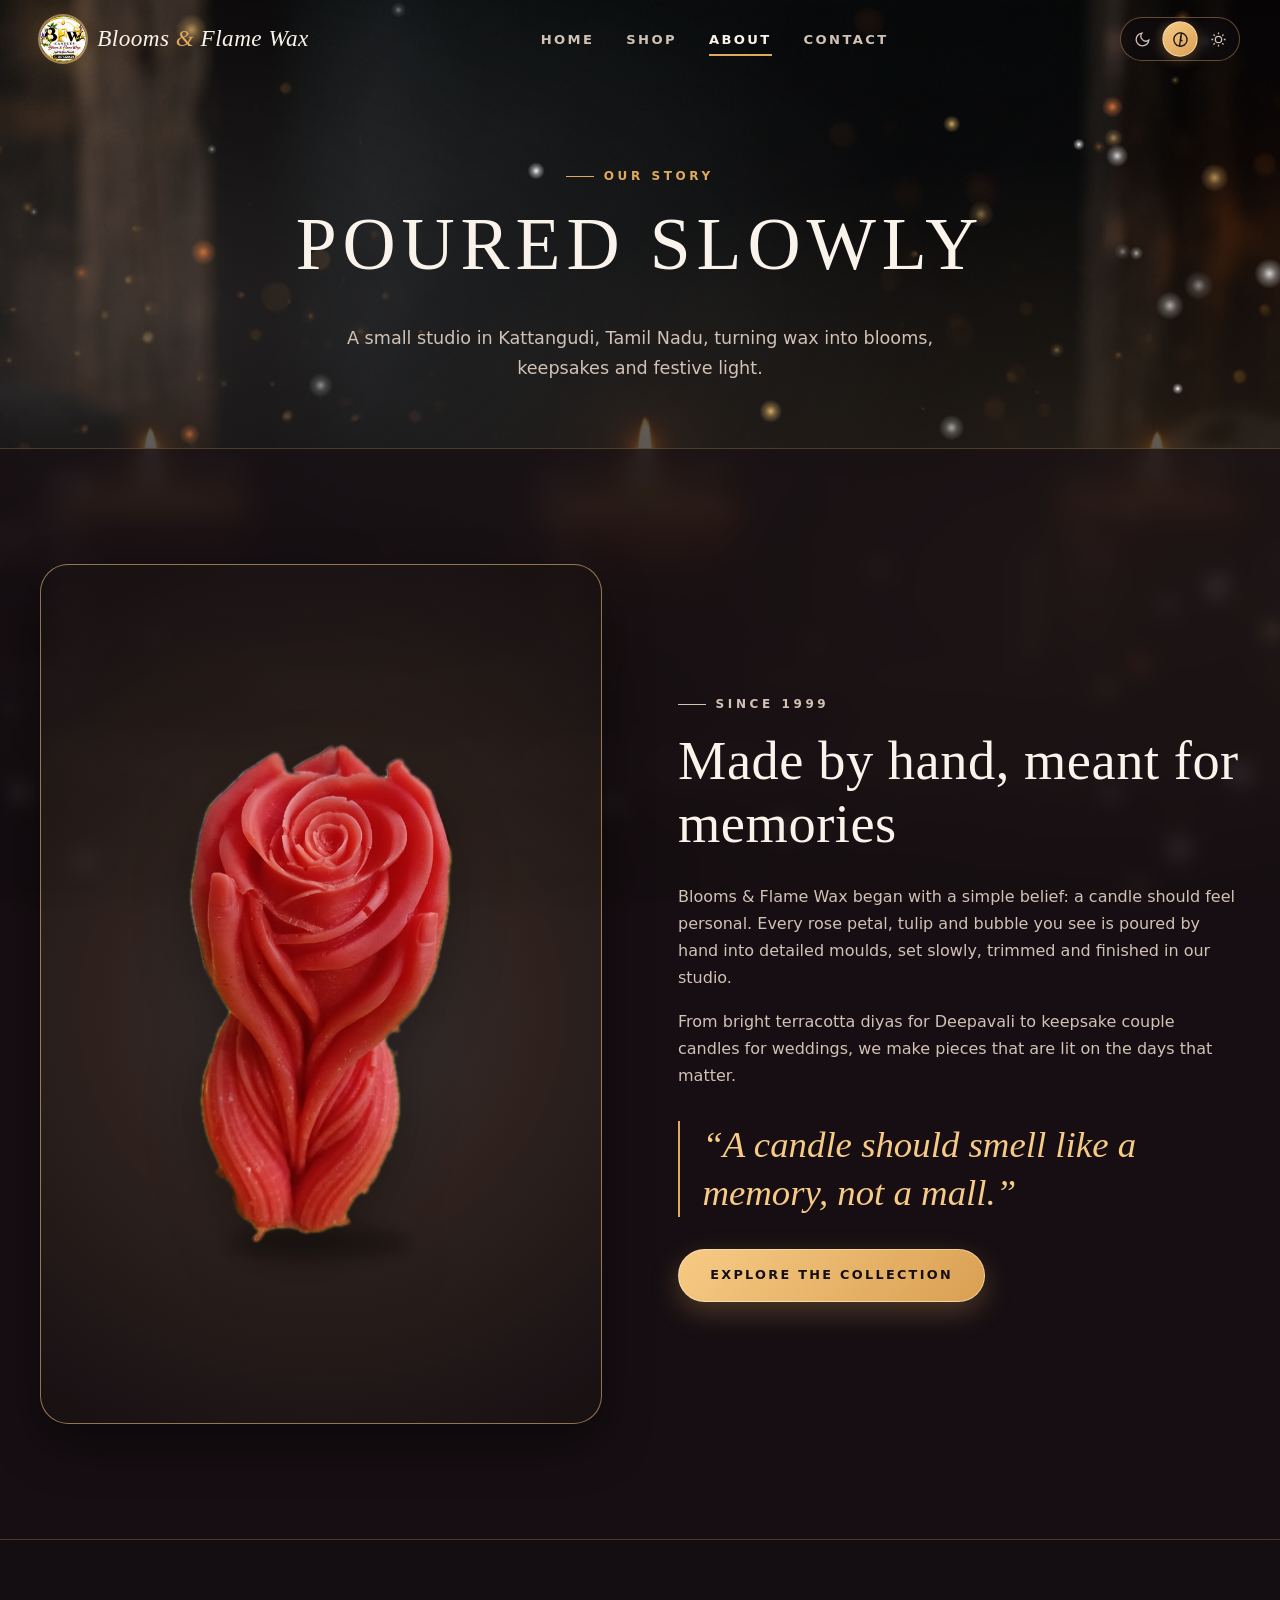
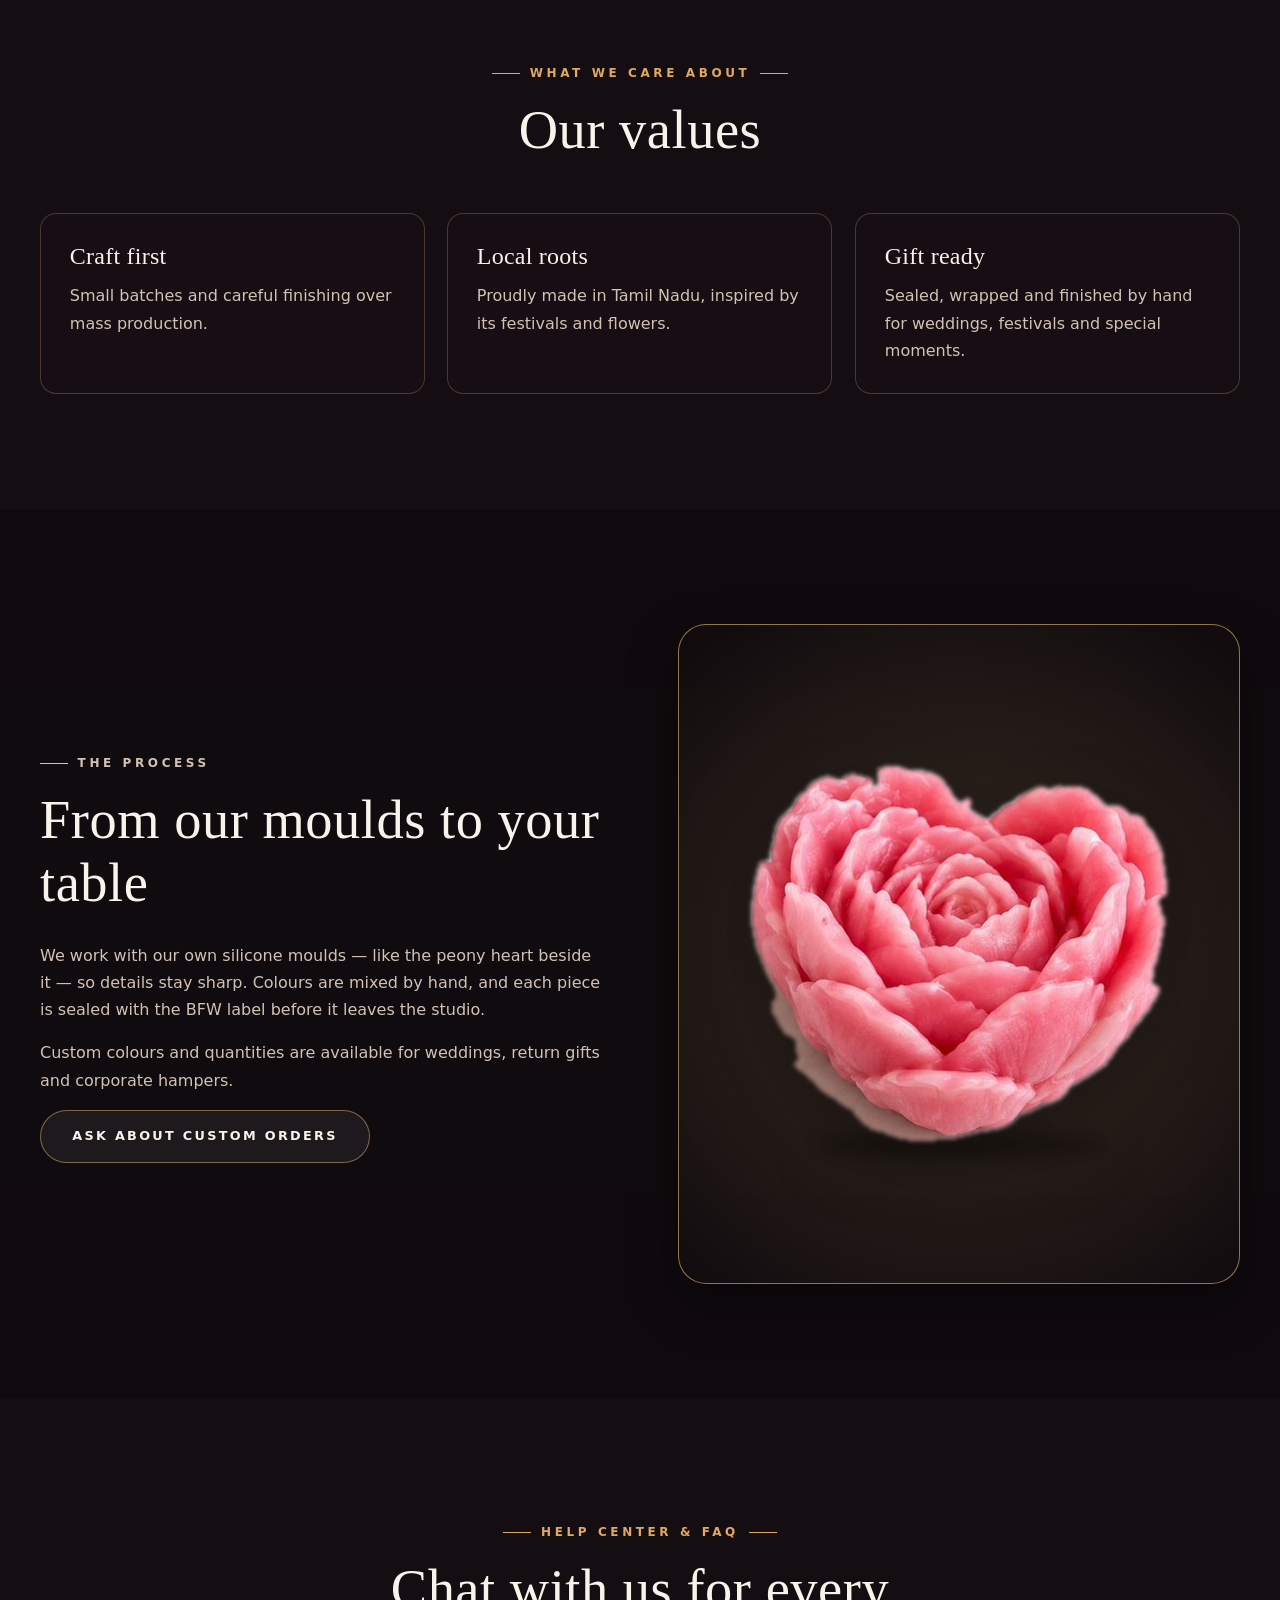
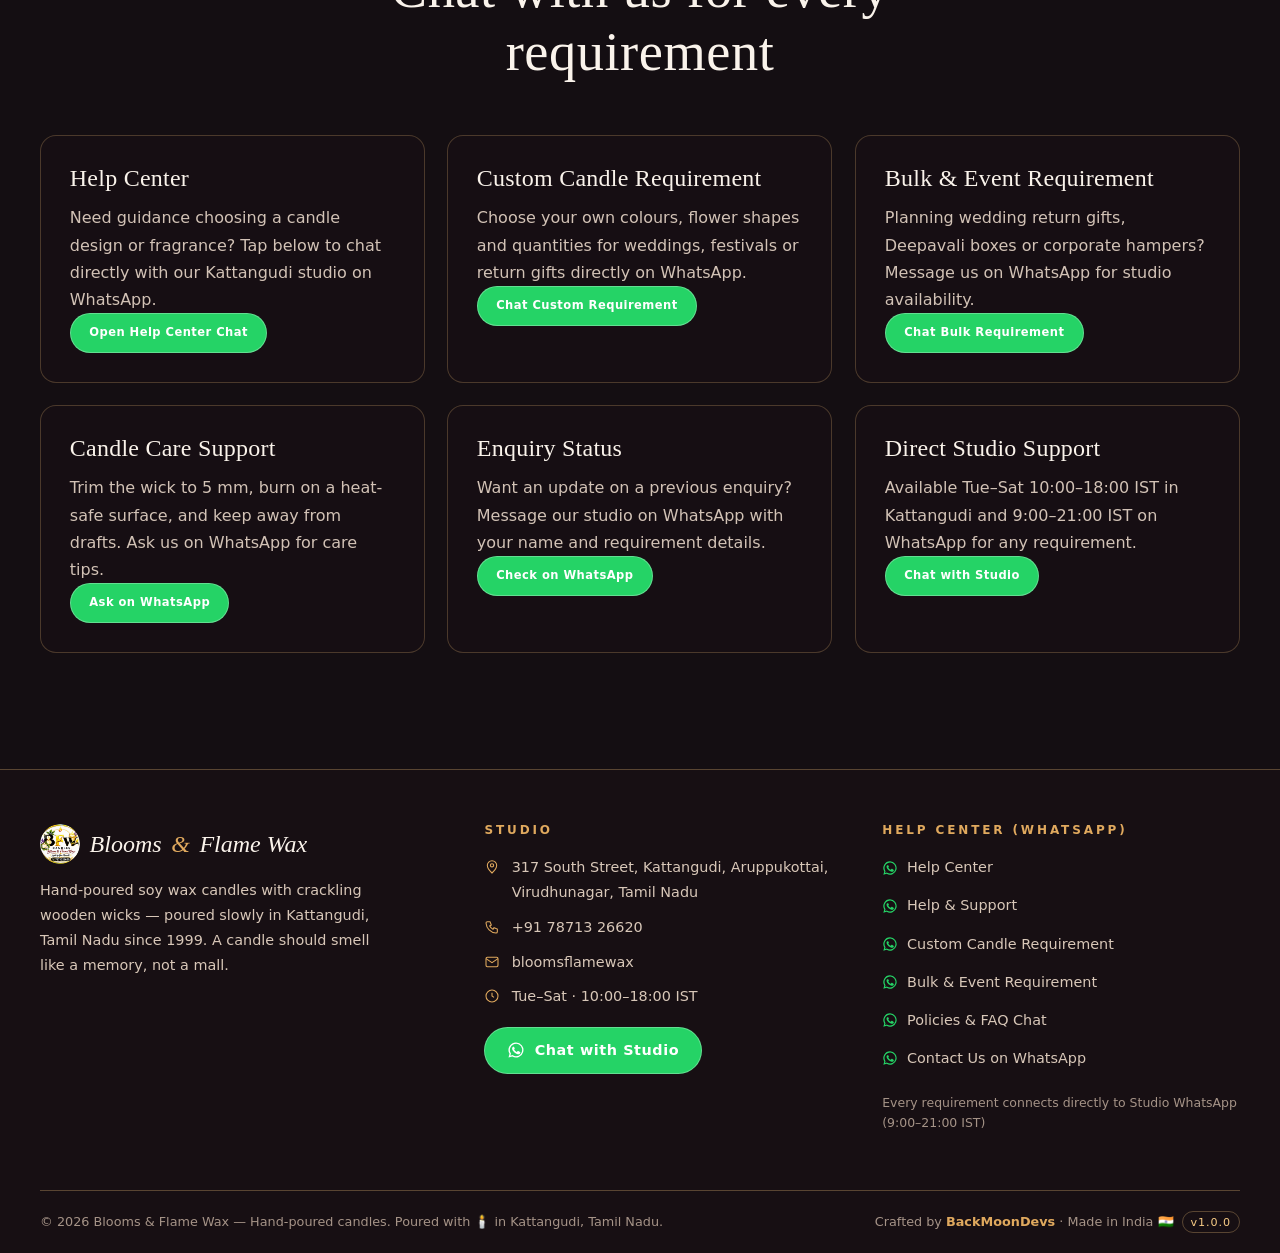
==== about.html @ 62e749d6 "Initial upload" ====
<!DOCTYPE html>
<html lang="en">
<head>
  <meta charset="utf-8">
  <meta name="viewport" content="width=device-width, initial-scale=1">
  <meta http-equiv="Content-Security-Policy" content="default-src 'self'; script-src 'self'; style-src 'self' 'unsafe-inline' https://fonts.googleapis.com; font-src 'self' https://fonts.gstatic.com; img-src 'self' data: https:; media-src 'self'; connect-src 'self' https://script.google.com https://script.googleusercontent.com https://*.google.com https://*.googleusercontent.com; object-src 'none'; base-uri 'self'; form-action 'self' https://script.google.com; frame-src 'none'">
  <meta name="referrer" content="strict-origin-when-cross-origin">
  <title>About Us — Blooms &amp; Flame Wax</title>
  <meta name="description" content="The story of Blooms & Flame Wax — a small candle studio in Kattangudi, Tamil Nadu.">
  <meta name="theme-color" content="#1d1418">
  <link rel="icon" href="assets/images/logo-bfw.png" type="image/png">
  <link rel="preconnect" href="https://fonts.googleapis.com">
  <link rel="preconnect" href="https://fonts.gstatic.com" crossorigin>
  <link rel="stylesheet" href="https://fonts.googleapis.com/css2?family=Cormorant+Garamond:ital,wght@0,300;0,400;0,500;1,400;1,500&amp;family=Jost:wght@300;400;500;600&amp;display=swap">
  <link rel="stylesheet" href="css/style.css?v=18">
  <link rel="stylesheet" href="css/animations.css?v=18">
  <link rel="stylesheet" href="css/responsive.css?v=18">
  <script src="js/config.js?v=18"></script>
  <script src="js/security.js?v=18" defer></script>
  <script src="js/layout.js?v=18" defer></script>
  <script src="js/main.js?v=18" defer></script>
</head>
<body data-page="about">
  <a class="skip-link" href="#main">Skip to content</a>
  <div class="bg-video" aria-hidden="true">
    <video class="bg-video__media" muted loop playsinline preload="none" disablepictureinpicture disableremoteplayback>
      <source data-src="assets/videos/candle-bg.mp4" type="video/mp4">
    </video>
  </div>
  <div class="bg-video__overlay" aria-hidden="true"></div>
  <canvas class="particles" aria-hidden="true"></canvas>

  <header id="site-header"></header>
  <noscript><div class="noscript-note"><a href="index.html">Home</a><a href="shop.html">Shop</a><a href="about.html">About</a><a href="contact.html">Contact</a></div></noscript>

  <main id="main">
    <section class="page-hero">
      <div class="container">
        <p class="eyebrow">Our story</p>
        <h1 class="page-hero__title">Poured slowly</h1>
        <p class="page-hero__lead">A small studio in Kattangudi, Tamil Nadu, turning wax into blooms, keepsakes and festive light.</p>
      </div>
    </section>

    <section class="section section--glass">
      <div class="container split">
        <div class="split__media" data-reveal="left">
          <img src="assets/images/products/rose-in-hands-pillar.png" alt="Red rose in hands pillar candle" loading="lazy" width="642" height="800">
        </div>
        <div class="split__text" data-reveal="right">
          <p class="eyebrow">Since 1999</p>
          <h2 class="section__title">Made by hand, meant for memories</h2>
          <p>Blooms &amp; Flame Wax began with a simple belief: a candle should feel personal. Every rose petal, tulip and bubble you see is poured by hand into detailed moulds, set slowly, trimmed and finished in our studio.</p>
          <p>From bright terracotta diyas for Deepavali to keepsake couple candles for weddings, we make pieces that are lit on the days that matter.</p>
          <blockquote class="quote">“A candle should smell like a memory, not a mall.”</blockquote>
          <a class="btn btn--primary" href="shop.html">Explore the collection</a>
        </div>
      </div>
    </section>

    <section class="section" aria-labelledby="values-title">
      <div class="container">
        <div class="section__head" data-reveal="up">
          <p class="eyebrow">What we care about</p>
          <h2 class="section__title" id="values-title">Our values</h2>
        </div>
        <div class="values">
          <div class="value" data-reveal="up"><h3>Craft first</h3><p>Small batches and careful finishing over mass production.</p></div>
          <div class="value" data-reveal="up"><h3>Local roots</h3><p>Proudly made in Tamil Nadu, inspired by its festivals and flowers.</p></div>
          <div class="value" data-reveal="up"><h3>Gift ready</h3><p>Sealed, wrapped and finished by hand for weddings, festivals and special moments.</p></div>
        </div>
      </div>
    </section>

    <section class="section section--solid">
      <div class="container split">
        <div class="split__text" data-reveal="left">
          <p class="eyebrow">The process</p>
          <h2 class="section__title">From our moulds to your table</h2>
          <p>We work with our own silicone moulds — like the peony heart beside it — so details stay sharp. Colours are mixed by hand, and each piece is sealed with the BFW label before it leaves the studio.</p>
          <p>Custom colours and quantities are available for weddings, return gifts and corporate hampers.</p>
          <a class="btn btn--ghost" href="contact.html">Ask about custom orders</a>
        </div>
        <div class="split__media" data-reveal="right">
          <img src="assets/images/products/peony-heart.png" alt="Pink peony heart candle" loading="lazy" width="800" height="600">
        </div>
      </div>
    </section>

    <!-- Help Center & FAQ (Every requirement chats on WhatsApp) -->
    <section class="section" id="faq" aria-labelledby="faq-title">
      <div class="container">
        <div class="section__head" data-reveal="up">
          <p class="eyebrow">Help Center &amp; FAQ</p>
          <h2 class="section__title" id="faq-title">Chat with us for every requirement</h2>
        </div>
        <div class="values">
          <div class="value" data-reveal="up"><h3>Help Center</h3><p>Need guidance choosing a candle design or fragrance? Tap below to chat directly with our Kattangudi studio on WhatsApp.</p><p class="mt-1"><a class="btn btn--whatsapp btn--small" href="https://wa.me/917871326620?text=Hello%20Blooms%20%26%20Flame%20Wax%20Help%20Center!%20I%20need%20help%20with:" target="_blank" rel="noopener noreferrer">Open Help Center Chat</a></p></div>
          <div class="value" data-reveal="up"><h3>Custom Candle Requirement</h3><p>Choose your own colours, flower shapes and quantities for weddings, festivals or return gifts directly on WhatsApp.</p><p class="mt-1"><a class="btn btn--whatsapp btn--small" href="https://wa.me/917871326620?text=Hello%20Blooms%20%26%20Flame%20Wax!%20I%20have%20a%20Custom%20Candle%20requirement:" target="_blank" rel="noopener noreferrer">Chat Custom Requirement</a></p></div>
          <div class="value" data-reveal="up"><h3>Bulk &amp; Event Requirement</h3><p>Planning wedding return gifts, Deepavali boxes or corporate hampers? Message us on WhatsApp for studio availability.</p><p class="mt-1"><a class="btn btn--whatsapp btn--small" href="https://wa.me/917871326620?text=Hello%20Blooms%20%26%20Flame%20Wax!%20I%20have%20a%20Bulk%20%2F%20Event%20requirement:" target="_blank" rel="noopener noreferrer">Chat Bulk Requirement</a></p></div>
          <div class="value" data-reveal="up"><h3>Candle Care Support</h3><p>Trim the wick to 5 mm, burn on a heat-safe surface, and keep away from drafts. Ask us on WhatsApp for care tips.</p><p class="mt-1"><a class="btn btn--whatsapp btn--small" href="https://wa.me/917871326620?text=Hello%20Blooms%20%26%20Flame%20Wax!%20I%20have%20a%20question%20about%20candle%20care:" target="_blank" rel="noopener noreferrer">Ask on WhatsApp</a></p></div>
          <div class="value" data-reveal="up"><h3>Enquiry Status</h3><p>Want an update on a previous enquiry? Message our studio on WhatsApp with your name and requirement details.</p><p class="mt-1"><a class="btn btn--whatsapp btn--small" href="https://wa.me/917871326620?text=Hello%20Blooms%20%26%20Flame%20Wax!%20I%20would%20like%20an%20update%20on%20my%20enquiry:" target="_blank" rel="noopener noreferrer">Check on WhatsApp</a></p></div>
          <div class="value" data-reveal="up"><h3>Direct Studio Support</h3><p>Available Tue–Sat 10:00–18:00 IST in Kattangudi and 9:00–21:00 IST on WhatsApp for any requirement.</p><p class="mt-1"><a class="btn btn--whatsapp btn--small" href="https://wa.me/917871326620?text=Hello%20Blooms%20%26%20Flame%20Wax%20Studio!" target="_blank" rel="noopener noreferrer">Chat with Studio</a></p></div>
        </div>
      </div>
    </section>
  </main>

  <footer id="site-footer"></footer>
</body>
</html>
---- css/style.css ----
/* =========================================================
   Blooms & Flame Wax — base styles & Dark / Auto / Light Theme
   ========================================================= */
:root,
html[data-theme="dark"] {
  color-scheme: dark;
  --plum-950: #0c080a;
  --plum-900: #140e12;
  --plum-800: #22171d;
  --plum-700: #34232c;
  --gold: #e0a95e;
  --gold-light: #f7cb85;
  --ember: #e87e3e;
  --cream: #faf3eb;
  --muted: #d2c2b6;
  --muted-2: #a59387;
  --success: #6fcf97;
  --danger: #ff7a7a;
  --whatsapp: #25d366;

  --glass: rgba(24, 16, 20, 0.72);
  --glass-strong: rgba(16, 11, 14, 0.88);
  --card-bg: linear-gradient(180deg, rgba(38, 26, 32, 0.88), rgba(18, 12, 15, 0.94));
  --media-stage: radial-gradient(circle at 50% 52%, rgba(255, 255, 255, 0.14) 0%, rgba(240, 194, 123, 0.11) 42%, rgba(16, 11, 14, 0.25) 100%);
  --line: rgba(240, 194, 123, 0.24);
  --line-strong: rgba(247, 203, 133, 0.55);

  /* Input boxes — Dark mode */
  --input-bg: rgba(15, 10, 13, 0.82);
  --input-bg-focus: rgba(24, 16, 21, 0.96);
  --input-border: rgba(240, 194, 123, 0.36);
  --input-border-focus: #f7cb85;
  --input-text: #faf3eb;
  --input-placeholder: #9e8c80;
  --input-ring: rgba(240, 194, 123, 0.28);

  /* Buttons — Dark mode */
  --btn-primary-bg: linear-gradient(135deg, #f7cb85 0%, #d99f52 100%);
  --btn-primary-text: #150e11;
  --btn-primary-border: rgba(255, 232, 190, 0.65);
  --btn-ghost-bg: rgba(255, 255, 255, 0.06);
  --btn-ghost-text: #faf3eb;
  --btn-ghost-border: rgba(247, 203, 133, 0.45);
  --btn-ghost-hover-bg: rgba(240, 194, 123, 0.18);

  /* Background video & side animation — Dark mode */
  --video-filter: grayscale(100%) contrast(1.22) brightness(0.75);
  --overlay-bg:
    radial-gradient(ellipse at 12% 35%, rgba(255, 255, 255, 0.11), transparent 50%),
    radial-gradient(ellipse at 88% 65%, rgba(240, 194, 123, 0.15), transparent 52%),
    linear-gradient(180deg, rgba(12, 8, 10, 0.50) 0%, rgba(12, 8, 10, 0.72) 50%, rgba(12, 8, 10, 0.88) 100%);
  --side-beam-left: linear-gradient(90deg, rgba(255, 255, 255, 0.22) 0%, rgba(240, 194, 123, 0.14) 45%, transparent 100%);
  --side-beam-right: linear-gradient(270deg, rgba(240, 194, 123, 0.24) 0%, rgba(255, 255, 255, 0.14) 45%, transparent 100%);
  --side-orb: radial-gradient(circle, rgba(255, 255, 255, 0.18) 0%, rgba(240, 194, 123, 0.14) 45%, transparent 72%);

  /* Footer — Dark mode */
  --footer-bg: rgba(24, 16, 20, 0.96);
  --footer-text: #d8c7b8;
  --footer-heading: #faf3eb;
  --footer-border: rgba(240, 194, 123, 0.30);

  --shadow: 0 20px 50px rgba(0, 0, 0, 0.45);
  --glow: 0 0 42px rgba(240, 175, 90, 0.38);

  --font-display: "Cormorant Garamond", "Playfair Display", Georgia, serif;
  --font-body: "Jost", "Segoe UI", system-ui, -apple-system, sans-serif;
  --radius-sm: 10px;
  --radius: 16px;
  --radius-lg: 28px;
  --container: 1200px;
  --header-h: 78px;
  --ease: cubic-bezier(0.22, 1, 0.36, 1);
}

/* =========================================================
   LIGHT MODE TOKENS (Explicit Light or Auto-resolved Light)
   ========================================================= */
html[data-theme="light"] {
  color-scheme: light;
  --plum-950: #f4eee6;
  --plum-900: #fbf8f3;
  --plum-800: #efe6da;
  --plum-700: #e2d5c4;
  --gold: #9e5f19;
  --gold-light: #7c460b;
  --ember: #c4561c;
  --cream: #1b1317;
  --muted: #4a3a41;
  --muted-2: #6e5b63;
  --success: #1b7f4b;
  --danger: #c92a2a;
  --whatsapp: #1da851;

  --glass: rgba(255, 251, 245, 0.78);
  --glass-strong: rgba(255, 252, 248, 0.92);
  --card-bg: linear-gradient(180deg, rgba(255, 255, 255, 0.94), rgba(246, 238, 227, 0.96));
  --media-stage: radial-gradient(circle at 50% 52%, rgba(255, 255, 255, 0.95) 0%, rgba(217, 163, 91, 0.20) 58%, rgba(24, 18, 22, 0.08) 100%);
  --line: rgba(32, 22, 27, 0.18);
  --line-strong: rgba(158, 95, 25, 0.55);

  /* Input boxes — Light mode */
  --input-bg: #ffffff;
  --input-bg-focus: #ffffff;
  --input-border: rgba(32, 22, 27, 0.32);
  --input-border-focus: #9e5f19;
  --input-text: #181115;
  --input-placeholder: #7a6870;
  --input-ring: rgba(158, 95, 25, 0.24);

  /* Buttons — Light mode */
  --btn-primary-bg: linear-gradient(135deg, #23171d 0%, #412934 100%);
  --btn-primary-text: #fdf8f1;
  --btn-primary-border: #9e5f19;
  --btn-ghost-bg: rgba(255, 255, 255, 0.88);
  --btn-ghost-text: #1b1317;
  --btn-ghost-border: rgba(27, 19, 23, 0.38);
  --btn-ghost-hover-bg: rgba(158, 95, 25, 0.14);

  /* Background video & side animation — Light mode (high-contrast monochrome + amber clearly visible) */
  --video-filter: grayscale(100%) invert(100%) contrast(1.18) brightness(1.06);
  --overlay-bg:
    radial-gradient(ellipse at 12% 35%, rgba(24, 18, 22, 0.12), transparent 50%),
    radial-gradient(ellipse at 88% 65%, rgba(196, 118, 34, 0.18), transparent 52%),
    linear-gradient(180deg, rgba(251, 248, 243, 0.62) 0%, rgba(248, 242, 234, 0.76) 50%, rgba(244, 237, 227, 0.88) 100%);
  --side-beam-left: linear-gradient(90deg, rgba(24, 18, 22, 0.22) 0%, rgba(188, 108, 28, 0.16) 45%, transparent 100%);
  --side-beam-right: linear-gradient(270deg, rgba(188, 108, 28, 0.24) 0%, rgba(24, 18, 22, 0.16) 45%, transparent 100%);
  --side-orb: radial-gradient(circle, rgba(24, 18, 22, 0.15) 0%, rgba(188, 108, 28, 0.18) 45%, transparent 72%);

  /* Footer — Light mode */
  --footer-bg: rgba(244, 236, 225, 0.96);
  --footer-text: #3d2e35;
  --footer-heading: #181115;
  --footer-border: rgba(158, 95, 25, 0.32);

  --shadow: 0 18px 44px rgba(27, 19, 23, 0.14);
  --glow: 0 0 36px rgba(188, 108, 28, 0.28);
}

*, *::before, *::after { box-sizing: border-box; }
html { scroll-behavior: smooth; scroll-padding-top: calc(var(--header-h) + 12px); -webkit-text-size-adjust: 100%; }
body {
  margin: 0;
  font-family: var(--font-body);
  font-size: 1rem;
  line-height: 1.7;
  color: var(--cream);
  background: var(--plum-900);
  overflow-x: hidden;
  -webkit-font-smoothing: antialiased;
  transition: background-color 0.35s var(--ease), color 0.35s var(--ease);
}
img, video, canvas { display: block; max-width: 100%; }
a { color: inherit; text-decoration: none; }
button, input, textarea, select { font: inherit; color: inherit; }
h1, h2, h3, h4 { font-family: var(--font-display); font-weight: 500; line-height: 1.15; margin: 0 0 0.5em; letter-spacing: 0.01em; }
p { margin: 0 0 1rem; }
:focus-visible { outline: 2px solid var(--gold); outline-offset: 3px; border-radius: 4px; }
::selection { background: var(--gold); color: var(--plum-900); }

.container { width: min(100% - 2.5rem, var(--container)); margin-inline: auto; }
.visually-hidden { position: absolute !important; width: 1px; height: 1px; overflow: hidden; clip: rect(0 0 0 0); white-space: nowrap; }
.skip-link { position: absolute; left: 1rem; top: -60px; z-index: 1000; background: var(--gold); color: var(--plum-900); padding: 0.6rem 1rem; border-radius: var(--radius-sm); font-weight: 600; }
.skip-link:focus { top: 1rem; }

/* ---------- Fixed monochrome & color-adaptive background video + side animation ---------- */
.bg-video {
  position: fixed;
  inset: 0;
  height: 100vh;
  height: 100lvh;
  z-index: -4;
  overflow: hidden;
  background: var(--plum-950) url("../assets/images/hero-video-fallback.jpg") center / cover no-repeat;
  pointer-events: none;
}
.bg-video__media {
  position: absolute;
  inset: -6% -6% -12% -6%;
  width: 112%;
  height: 118%;
  max-width: none;
  object-fit: cover;
  object-position: center 35%;
  transform: scale(1.08);
  transform-origin: center 35%;
  opacity: 0;
  filter: var(--video-filter);
  transition: opacity 1.2s var(--ease), filter 0.5s var(--ease);
}
.bg-video.is-playing .bg-video__media { opacity: 1; }
.bg-video__overlay {
  position: fixed;
  inset: 0;
  z-index: -3;
  pointer-events: none;
  background: var(--overlay-bg);
  transition: background 0.45s var(--ease);
}

/* Side-beam monochrome & color animation (clearly visible on both sides in Dark & Light mode) */
.bg-side-fx {
  position: fixed;
  inset: 0;
  z-index: -2;
  pointer-events: none;
  overflow: hidden;
}
.bg-side-fx__beam {
  position: absolute;
  top: -15%;
  bottom: -15%;
  width: clamp(90px, 16vw, 240px);
  filter: blur(18px);
  animation: sideWave 8s ease-in-out infinite alternate;
}
.bg-side-fx__beam--left {
  left: 0;
  background: var(--side-beam-left);
}
.bg-side-fx__beam--right {
  right: 0;
  background: var(--side-beam-right);
  animation-delay: -4s;
}
.bg-side-fx__orb {
  position: absolute;
  width: min(520px, 65vw);
  height: min(520px, 65vw);
  left: 50%;
  top: 46%;
  transform: translate(-50%, -50%);
  border-radius: 50%;
  background: var(--side-orb);
  filter: blur(36px);
  animation: orbDrift 11s ease-in-out infinite alternate;
}
.particles { position: fixed; inset: 0; z-index: -1; pointer-events: none; width: 100%; height: 100%; }

/* ---------- Header & Theme Switcher (Dark / Auto / Light) ---------- */
.site-header {
  position: fixed;
  inset: 0 0 auto 0;
  height: var(--header-h);
  z-index: 100;
  transition: background 0.4s var(--ease), box-shadow 0.4s var(--ease), backdrop-filter 0.4s;
}
.site-header.is-scrolled { background: var(--glass-strong); backdrop-filter: blur(14px); -webkit-backdrop-filter: blur(14px); box-shadow: var(--shadow); border-bottom: 1px solid var(--line); }
.nav { height: 100%; display: flex; align-items: center; justify-content: space-between; gap: 1rem; }
.nav__controls { display: flex; align-items: center; gap: 0.7rem; }
.brand { display: flex; align-items: center; gap: 0.7rem; }
.brand__logo { width: 46px; height: 46px; border-radius: 50%; box-shadow: 0 0 0 2px var(--line-strong), var(--glow); }
.brand__name { font-family: var(--font-display); font-size: 1.45rem; font-style: italic; letter-spacing: 0.02em; }
.brand__name span, .amp { color: var(--gold); }
.nav__links { display: flex; align-items: center; gap: 2rem; list-style: none; margin: 0; padding: 0; }
.nav__link { position: relative; font-size: 0.82rem; font-weight: 600; letter-spacing: 0.18em; text-transform: uppercase; padding: 0.4rem 0; color: var(--muted); transition: color 0.3s; }
.nav__link::after { content: ""; position: absolute; left: 0; bottom: -2px; width: 100%; height: 1.5px; background: var(--gold); transform: scaleX(0); transform-origin: right; transition: transform 0.4s var(--ease); }
.nav__link:hover, .nav__link[aria-current="page"] { color: var(--cream); }
.nav__link:hover::after, .nav__link[aria-current="page"]::after { transform: scaleX(1); transform-origin: left; }

/* Theme Switcher Pill (Icon-Only Dark / Auto / Light buttons) */
.theme-switch {
  display: inline-flex;
  align-items: center;
  gap: 0.25rem;
  padding: 0.24rem;
  border-radius: 999px;
  background: var(--input-bg);
  border: 1.5px solid var(--input-border);
  box-shadow: inset 0 1px 3px rgba(0, 0, 0, 0.15);
}
.theme-switch__btn {
  display: inline-grid;
  place-items: center;
  width: 34px;
  height: 34px;
  padding: 0;
  border-radius: 50%;
  border: 1px solid transparent;
  background: transparent;
  color: var(--muted);
  cursor: pointer;
  transition: transform 0.28s var(--ease), background 0.25s var(--ease), color 0.25s var(--ease), box-shadow 0.25s var(--ease);
}
.theme-switch__btn svg {
  width: 17px;
  height: 17px;
}
.theme-switch__btn:hover {
  color: var(--cream);
  background: var(--btn-ghost-hover-bg);
  transform: scale(1.06);
}
.theme-switch__btn.is-active,
.theme-switch__btn[aria-pressed="true"] {
  background: var(--btn-primary-bg);
  color: var(--btn-primary-text);
  border-color: var(--btn-primary-border);
  box-shadow: 0 3px 12px rgba(217, 163, 91, 0.35);
  transform: rotate(8deg) scale(1.04);
}

.nav__toggle { display: none; background: var(--btn-ghost-bg); border: 1.5px solid var(--btn-ghost-border); border-radius: 50%; width: 44px; height: 44px; cursor: pointer; position: relative; }
.nav__toggle span, .nav__toggle span::before, .nav__toggle span::after { position: absolute; left: 50%; width: 18px; height: 1.5px; background: var(--cream); transform: translateX(-50%); transition: transform 0.3s var(--ease), opacity 0.3s; content: ""; }
.nav__toggle span { top: 50%; }
.nav__toggle span::before { top: -6px; }
.nav__toggle span::after { top: 6px; }
.nav__toggle[aria-expanded="true"] span { background: transparent; }
.nav__toggle[aria-expanded="true"] span::before { transform: translateX(-50%) translateY(6px) rotate(45deg); }
.nav__toggle[aria-expanded="true"] span::after { transform: translateX(-50%) translateY(-6px) rotate(-45deg); }

/* ---------- All Buttons (Dark / Auto / Light Mode Adaptive) ---------- */
.btn {
  display: inline-flex; align-items: center; justify-content: center; gap: 0.6rem;
  padding: 0.92rem 1.95rem; border-radius: 999px; border: 1.5px solid transparent;
  font-size: 0.8rem; font-weight: 600; letter-spacing: 0.18em; text-transform: uppercase;
  cursor: pointer; transition: transform 0.28s var(--ease), box-shadow 0.28s var(--ease), background 0.28s, color 0.28s, border-color 0.28s;
}
.btn--primary {
  background: var(--btn-primary-bg);
  color: var(--btn-primary-text);
  border-color: var(--btn-primary-border);
  box-shadow: 0 10px 28px rgba(217, 163, 91, 0.28);
}
.btn--primary:hover {
  transform: translateY(-2px);
  box-shadow: 0 14px 36px rgba(217, 163, 91, 0.42);
}
.btn--ghost {
  border-color: var(--btn-ghost-border);
  color: var(--btn-ghost-text);
  background: var(--btn-ghost-bg);
}
.btn--ghost:hover {
  border-color: var(--gold);
  background: var(--btn-ghost-hover-bg);
  color: var(--gold-light);
  transform: translateY(-2px);
}
.btn--whatsapp { background: var(--whatsapp); color: #fff; border-color: rgba(255, 255, 255, 0.28); padding: 0.65rem 1.35rem; letter-spacing: 0.04em; text-transform: none; font-size: 0.9rem; }
.btn--whatsapp:hover { transform: translateY(-2px); box-shadow: 0 10px 24px rgba(37, 211, 102, 0.35); }
.btn--small { padding: 0.58rem 1.15rem; font-size: 0.72rem; }
.btn[disabled] { opacity: 0.6; cursor: progress; transform: none; }

/* ---------- All Input Boxes (Dark / Auto / Light Mode Adaptive) ---------- */
input[type="text"],
input[type="email"],
input[type="tel"],
input[type="url"],
input[type="search"],
input[type="password"],
input[type="number"],
textarea,
select {
  width: 100%;
  padding: 0.88rem 1.05rem;
  border-radius: var(--radius-sm);
  border: 1.5px solid var(--input-border);
  background: var(--input-bg);
  color: var(--input-text);
  font-size: 0.96rem;
  box-shadow: inset 0 1px 3px rgba(0, 0, 0, 0.12);
  transition: border-color 0.25s var(--ease), box-shadow 0.25s var(--ease), background-color 0.25s var(--ease), color 0.25s var(--ease);
}
input::placeholder,
textarea::placeholder {
  color: var(--input-placeholder);
  opacity: 1;
}
input:hover,
textarea:hover,
select:hover {
  border-color: var(--line-strong);
}
input:focus,
textarea:focus,
select:focus {
  outline: none;
  border-color: var(--input-border-focus);
  background: var(--input-bg-focus);
  box-shadow: 0 0 0 3.5px var(--input-ring);
}

/* ---------- Sections ---------- */
main { position: relative; z-index: 1; }
.section { padding: clamp(4rem, 9vw, 7.5rem) 0; position: relative; }
.section--glass { background: var(--glass); backdrop-filter: blur(10px); -webkit-backdrop-filter: blur(10px); border-block: 1px solid var(--line); }
.section--solid { background: var(--glass-strong); }
.eyebrow { display: inline-flex; align-items: center; gap: 0.6rem; font-size: 0.75rem; font-weight: 600; letter-spacing: 0.3em; text-transform: uppercase; color: var(--gold); margin-bottom: 1rem; }
.eyebrow::before { content: ""; width: 28px; height: 1.5px; background: currentColor; }
.section__head { max-width: 680px; margin: 0 auto 3.2rem; text-align: center; }
.section__head .eyebrow::after { content: ""; width: 28px; height: 1.5px; background: currentColor; }
.section__title { font-size: clamp(2.1rem, 4.6vw, 3.4rem); }
.section__lead { color: var(--muted); font-size: 1.08rem; }

/* ---------- Hero ---------- */
.hero { min-height: 100vh; min-height: 100svh; display: flex; align-items: center; padding: calc(var(--header-h) + 2rem) 0 4rem; }
.hero__grid { display: grid; grid-template-columns: 1.1fr 0.9fr; gap: 3rem; align-items: center; }
.hero__grid--single { grid-template-columns: 1fr; justify-items: start; text-align: left; }
.hero__grid--single .hero__content { max-width: 680px; margin-right: auto; }
.hero__grid--single .hero__actions { justify-content: flex-start; }
.hero__title { font-size: clamp(3rem, 7.4vw, 6rem); font-weight: 400; text-transform: uppercase; letter-spacing: 0.06em; line-height: 1.02; margin-bottom: 1.4rem; }
.hero__title em { font-style: italic; text-transform: none; color: var(--gold-light); letter-spacing: 0.01em; }
.hero__text { max-width: 520px; color: var(--muted); font-size: 1.08rem; }
.hero__note { font-size: 0.78rem; color: var(--muted-2); letter-spacing: 0.06em; margin-bottom: 2rem; }
.hero__actions { display: flex; flex-wrap: wrap; gap: 1rem; }
.hero__visual { position: relative; display: grid; place-items: center; }
.hero__plinth {
  position: relative;
  width: min(420px, 100%);
  aspect-ratio: 4 / 5;
  border-radius: 220px 220px var(--radius-lg) var(--radius-lg);
  overflow: hidden;
  background: var(--media-stage);
  box-shadow: var(--shadow), 0 0 0 1.5px var(--line-strong);
  padding: 1.4rem;
  display: grid;
  place-items: center;
}
.hero__plinth img {
  width: 100%;
  height: 100%;
  object-fit: contain;
  filter: drop-shadow(0 16px 26px rgba(0, 0, 0, 0.35));
}
.hero__badge { position: absolute; left: -1rem; bottom: 2.5rem; background: var(--glass-strong); border: 1.5px solid var(--line-strong); border-radius: var(--radius); padding: 0.9rem 1.1rem; display: flex; align-items: center; gap: 0.8rem; box-shadow: var(--shadow); backdrop-filter: blur(10px); }
.hero__badge strong { display: block; font-family: var(--font-display); font-size: 1.6rem; color: var(--gold-light); line-height: 1; }
.hero__badge small { color: var(--muted); font-size: 0.75rem; letter-spacing: 0.08em; }
.hero__scroll { position: absolute; left: 50%; bottom: 1.6rem; transform: translateX(-50%); font-size: 0.68rem; letter-spacing: 0.3em; text-transform: uppercase; color: var(--muted); display: flex; flex-direction: column; align-items: center; gap: 0.6rem; }
.hero__scroll::after { content: ""; width: 1.5px; height: 38px; background: linear-gradient(var(--gold), transparent); }
.page-hero { padding: calc(var(--header-h) + 5rem) 0 4rem; text-align: center; }
.page-hero__title { font-size: clamp(2.8rem, 6vw, 4.6rem); font-weight: 400; text-transform: uppercase; letter-spacing: 0.08em; }
.page-hero__lead { max-width: 640px; margin: 0 auto; color: var(--muted); font-size: 1.1rem; }

/* Flame glow */
.flame { position: relative; display: inline-block; width: 14px; height: 22px; }
.flame::before { content: ""; position: absolute; inset: 0; background: radial-gradient(ellipse at 50% 70%, #fff6d5 0%, #ffd27a 35%, #ff9b3d 65%, transparent 72%); border-radius: 50% 50% 50% 50% / 60% 60% 40% 40%; filter: blur(0.3px); }
.flame::after { content: ""; position: absolute; inset: -14px; border-radius: 50%; background: radial-gradient(circle, rgba(255, 170, 70, 0.45), transparent 70%); }

/* ---------- Marquee ---------- */
.marquee { overflow: hidden; border-block: 1px solid var(--line); background: var(--glass-strong); padding: 1rem 0; }
.marquee__track { display: flex; gap: 3rem; width: max-content; font-family: var(--font-display); font-size: 1.35rem; font-style: italic; color: var(--muted); white-space: nowrap; }
.marquee__track span { display: inline-flex; align-items: center; gap: 3rem; }
.marquee__track span::after { content: "✦"; color: var(--gold); font-style: normal; font-size: 0.8rem; }

/* ---------- Transparent PNG Product Cards ---------- */
.product-grid { display: grid; grid-template-columns: repeat(auto-fill, minmax(250px, 1fr)); gap: 1.6rem; }
.product-card {
  position: relative; display: flex; flex-direction: column;
  background: var(--card-bg);
  border: 1.5px solid var(--line); border-radius: var(--radius); overflow: hidden;
  transition: transform 0.45s var(--ease), box-shadow 0.45s var(--ease), border-color 0.35s;
}
.product-card:hover { transform: translateY(-6px); border-color: var(--line-strong); box-shadow: var(--shadow), var(--glow); }
.product-card__media {
  position: relative;
  aspect-ratio: 4 / 5;
  overflow: hidden;
  background: var(--media-stage);
  padding: 1.15rem;
  display: grid;
  place-items: center;
}
.product-card__media img {
  width: 100%;
  height: 100%;
  object-fit: contain;
  filter: drop-shadow(0 12px 22px rgba(0, 0, 0, 0.32));
  transition: transform 0.75s var(--ease), filter 0.45s var(--ease);
}
.product-card:hover .product-card__media img {
  transform: scale(1.08) translateY(-4px);
  filter: drop-shadow(0 18px 28px rgba(217, 163, 91, 0.35));
}
.product-card__badge { position: absolute; top: 0.9rem; left: 0.9rem; background: var(--glass-strong); color: var(--gold-light); border: 1px solid var(--line-strong); border-radius: 999px; padding: 0.25rem 0.75rem; font-size: 0.7rem; font-weight: 600; letter-spacing: 0.14em; text-transform: uppercase; backdrop-filter: blur(6px); }
.product-card__offer { position: absolute; top: 0.9rem; right: 0.9rem; background: linear-gradient(135deg, #e87e3e, #c4451c); color: #fff; border: 1px solid rgba(255, 255, 255, 0.35); border-radius: 999px; padding: 0.25rem 0.75rem; font-size: 0.7rem; font-weight: 700; letter-spacing: 0.1em; text-transform: uppercase; box-shadow: 0 6px 16px rgba(224, 122, 60, 0.4); }
.product-card__thumbs { position: absolute; bottom: 0.65rem; left: 50%; transform: translateX(-50%); display: flex; gap: 0.4rem; padding: 0.28rem 0.45rem; border-radius: 999px; background: var(--glass-strong); border: 1px solid var(--line); backdrop-filter: blur(6px); z-index: 2; }
.product-card__thumb { width: 32px; height: 32px; padding: 2px; border-radius: 50%; border: 1.5px solid transparent; background: var(--media-stage); cursor: pointer; overflow: hidden; transition: transform 0.2s, border-color 0.2s; }
.product-card__thumb img { width: 100%; height: 100%; object-fit: contain; }
.product-card__thumb.is-active, .product-card__thumb:hover { border-color: var(--gold); transform: scale(1.1); }
.modal__media { position: relative; background: var(--media-stage); padding: 1.6rem; display: grid; place-items: center; }
.product-card__body { padding: 1.2rem 1.3rem 1.4rem; display: flex; flex-direction: column; gap: 0.4rem; flex: 1; }
.product-card__cat { font-size: 0.7rem; font-weight: 600; letter-spacing: 0.22em; text-transform: uppercase; color: var(--gold); }
.product-card__name { font-size: 1.45rem; margin: 0; }
.product-card__desc { color: var(--muted); font-size: 0.92rem; margin: 0; flex: 1; display: -webkit-box; -webkit-line-clamp: 3; line-clamp: 3; -webkit-box-orient: vertical; overflow: hidden; }
.product-card__foot { display: flex; align-items: center; justify-content: space-between; gap: 0.8rem; margin-top: 0.8rem; padding-top: 0.9rem; border-top: 1px solid var(--line); }
.product-card__price { font-family: var(--font-display); font-size: 1.2rem; font-weight: 600; color: var(--gold-light); }
.product-card__link {
  font-size: 0.74rem;
  font-weight: 600;
  letter-spacing: 0.14em;
  text-transform: uppercase;
  color: var(--btn-primary-text);
  background: var(--btn-primary-bg);
  border: 1px solid var(--btn-primary-border);
  border-radius: 999px;
  cursor: pointer;
  padding: 0.42rem 0.95rem;
  transition: transform 0.25s var(--ease), box-shadow 0.25s var(--ease);
}
.product-card__link:hover { transform: translateY(-2px); box-shadow: 0 6px 16px rgba(217, 163, 91, 0.35); }
.center-actions { display: flex; justify-content: center; margin-top: 3rem; }

/* ---------- Category tiles (Transparent PNG Cutouts) ---------- */
.cat-grid { display: grid; grid-template-columns: repeat(4, 1fr); gap: 1.2rem; }
.cat-tile {
  position: relative;
  aspect-ratio: 3 / 4;
  border-radius: var(--radius);
  overflow: hidden;
  display: flex;
  align-items: flex-end;
  padding: 1.4rem;
  border: 1.5px solid var(--line);
  background: var(--media-stage);
  isolation: isolate;
}
.cat-tile img {
  position: absolute;
  inset: 0.8rem 0.8rem 3.5rem 0.8rem;
  width: calc(100% - 1.6rem);
  height: calc(100% - 4.3rem);
  object-fit: contain;
  z-index: -2;
  filter: drop-shadow(0 12px 24px rgba(0, 0, 0, 0.32));
  transition: transform 0.8s var(--ease);
}
.cat-tile::before { content: ""; position: absolute; inset: 0; z-index: -1; background: linear-gradient(180deg, transparent 42%, var(--glass-strong) 96%); }
.cat-tile:hover { border-color: var(--line-strong); box-shadow: var(--shadow); }
.cat-tile:hover img { transform: scale(1.07) translateY(-4px); }
.cat-tile h3 { font-size: 1.6rem; margin: 0; color: var(--cream); }
.cat-tile p { margin: 0; font-size: 0.85rem; color: var(--muted); }

/* ---------- Craft steps / features ---------- */
.steps { display: grid; grid-template-columns: repeat(3, 1fr); gap: 1.6rem; counter-reset: step; }
.step { padding: 2rem; border-radius: var(--radius); background: var(--glass); border: 1.5px solid var(--line); position: relative; }
.step::before { counter-increment: step; content: "0" counter(step); font-family: var(--font-display); font-size: 3rem; color: var(--gold); opacity: 0.45; line-height: 1; display: block; margin-bottom: 0.8rem; }
.step h3 { font-size: 1.6rem; }
.step p { color: var(--muted); margin: 0; }
.features { display: grid; grid-template-columns: repeat(4, 1fr); gap: 1.4rem; }
.feature { text-align: center; padding: 1.6rem 1rem; }
.feature__icon { width: 58px; height: 58px; margin: 0 auto 1rem; border-radius: 50%; display: grid; place-items: center; border: 1.5px solid var(--line-strong); color: var(--gold-light); background: var(--btn-ghost-bg); }
.feature__icon svg { width: 26px; height: 26px; }
.feature h3 { font-size: 1.3rem; margin-bottom: 0.3rem; }
.feature p { color: var(--muted); font-size: 0.9rem; margin: 0; }

/* ---------- Split / story (Transparent PNG Cutouts) ---------- */
.split { display: grid; grid-template-columns: 1fr 1fr; gap: clamp(2rem, 6vw, 5rem); align-items: center; }
.split__media {
  position: relative;
  border-radius: var(--radius-lg);
  overflow: hidden;
  box-shadow: var(--shadow);
  border: 1.5px solid var(--line-strong);
  background: var(--media-stage);
  padding: 1.8rem;
}
.split__media img {
  width: 100%;
  aspect-ratio: 4 / 5;
  object-fit: contain;
  filter: drop-shadow(0 16px 28px rgba(0, 0, 0, 0.35));
}
.split__text p { color: var(--muted); }
.quote { font-family: var(--font-display); font-style: italic; font-size: clamp(1.6rem, 3vw, 2.3rem); line-height: 1.3; color: var(--gold-light); border-left: 2.5px solid var(--gold); padding-left: 1.4rem; margin: 2rem 0; }
.values { display: grid; grid-template-columns: repeat(3, 1fr); gap: 1.4rem; }
.value { padding: 1.8rem; border-radius: var(--radius); border: 1.5px solid var(--line); background: var(--glass); }
.value h3 { font-size: 1.5rem; }
.value p { color: var(--muted); margin: 0; }

/* ---------- CTA ---------- */
.cta { text-align: center; padding: clamp(3rem, 7vw, 5rem) 2rem; border-radius: var(--radius-lg); border: 1.5px solid var(--line-strong); background: radial-gradient(circle at 50% 0%, rgba(224, 122, 60, 0.22), transparent 60%), var(--glass-strong); box-shadow: var(--shadow); }
.cta h2 { font-size: clamp(2rem, 4vw, 3rem); }
.cta p { color: var(--muted); max-width: 520px; margin: 0 auto 2rem; }

/* ---------- Shop toolbar & filter chips ---------- */
.toolbar { display: flex; flex-wrap: wrap; align-items: center; justify-content: space-between; gap: 1rem; margin-bottom: 2.4rem; padding: 1rem 1.2rem; border-radius: var(--radius); background: var(--glass-strong); border: 1.5px solid var(--line); position: sticky; top: calc(var(--header-h) + 0.5rem); z-index: 5; box-shadow: var(--shadow); }
.chips { display: flex; flex-wrap: wrap; gap: 0.5rem; }
.chip {
  border: 1.5px solid var(--btn-ghost-border);
  background: var(--btn-ghost-bg);
  border-radius: 999px;
  padding: 0.52rem 1.15rem;
  font-size: 0.8rem;
  font-weight: 600;
  letter-spacing: 0.08em;
  cursor: pointer;
  color: var(--btn-ghost-text);
  transition: all 0.28s var(--ease);
}
.chip:hover { color: var(--gold-light); border-color: var(--gold); background: var(--btn-ghost-hover-bg); transform: translateY(-1px); }
.chip[aria-pressed="true"] {
  background: var(--btn-primary-bg);
  color: var(--btn-primary-text);
  border-color: var(--btn-primary-border);
  box-shadow: 0 6px 18px rgba(217, 163, 91, 0.3);
}
.search { position: relative; flex: 0 1 290px; }
.search input { width: 100%; padding: 0.72rem 1rem 0.72rem 2.6rem; border-radius: 999px; }
.search svg { position: absolute; left: 0.95rem; top: 50%; transform: translateY(-50%); width: 16px; height: 16px; color: var(--gold); pointer-events: none; }
.result-count { color: var(--muted); font-size: 0.85rem; margin: -1.4rem 0 1.4rem; }
.empty-state { text-align: center; padding: 4rem 1rem; color: var(--muted); grid-column: 1 / -1; }

/* ---------- Product modal ---------- */
.modal { border: 0; padding: 0; background: transparent; color: var(--cream); max-width: min(920px, 94vw); width: 100%; }
.modal::backdrop { background: rgba(10, 6, 8, 0.75); backdrop-filter: blur(6px); }
.modal__inner { display: grid; grid-template-columns: 1fr 1fr; background: var(--plum-800); border: 1.5px solid var(--line-strong); border-radius: var(--radius-lg); overflow: hidden; box-shadow: var(--shadow); }
.modal__media { background: var(--media-stage); padding: 1.6rem; display: grid; place-items: center; }
.modal__media img { width: 100%; height: 100%; min-height: 340px; object-fit: contain; filter: drop-shadow(0 16px 26px rgba(0, 0, 0, 0.35)); }
.modal__body { padding: 2.4rem; display: flex; flex-direction: column; gap: 0.8rem; }
.modal__body h2 { font-size: 2.2rem; margin: 0; }
.modal__body p { color: var(--muted); }
.modal__close { position: absolute; top: 1rem; right: 1rem; width: 42px; height: 42px; border-radius: 50%; border: 1.5px solid var(--btn-ghost-border); background: var(--glass-strong); color: var(--cream); cursor: pointer; font-size: 1.4rem; line-height: 1; }
.modal[open] .modal__inner { animation: modalIn 0.45s var(--ease); }

/* ---------- Contact ---------- */
.contact-grid { display: grid; grid-template-columns: 0.85fr 1.15fr; gap: 2rem; align-items: start; }
.card { background: var(--glass-strong); border: 1.5px solid var(--line); border-radius: var(--radius-lg); padding: clamp(1.6rem, 4vw, 2.6rem); box-shadow: var(--shadow); }
.info-list { list-style: none; padding: 0; margin: 1.5rem 0; display: grid; gap: 1.2rem; }
.info-list li { display: flex; gap: 0.9rem; align-items: flex-start; color: var(--muted); }
.info-list svg { flex: 0 0 20px; width: 20px; height: 20px; color: var(--gold); margin-top: 3px; }
.form { display: grid; gap: 1.2rem; }
.form__row { display: grid; grid-template-columns: 1fr 1fr; gap: 1.2rem; }
.field { display: grid; gap: 0.4rem; }
.field label { font-size: 0.78rem; font-weight: 600; letter-spacing: 0.14em; text-transform: uppercase; color: var(--muted); }
.field label .req { color: var(--gold); }
.field textarea { min-height: 150px; resize: vertical; }
.field.is-invalid input, .field.is-invalid textarea { border-color: var(--danger); }
.field__error { font-size: 0.8rem; color: var(--danger); min-height: 1em; }
.field__hint { font-size: 0.75rem; color: var(--muted-2); text-align: right; }
.hp-field { position: absolute; left: -10000px; width: 1px; height: 1px; overflow: hidden; }
.form-status { display: none; padding: 1rem 1.2rem; border-radius: var(--radius-sm); font-size: 0.95rem; }
.form-status.is-visible { display: block; animation: fadeUp 0.5s var(--ease); }
.form-status--success { background: rgba(111, 207, 151, 0.15); border: 1.5px solid var(--success); color: var(--cream); }
.form-status--error { background: rgba(255, 122, 122, 0.14); border: 1.5px solid var(--danger); color: var(--cream); }
.form-status--info { background: rgba(240, 194, 123, 0.14); border: 1.5px solid var(--line-strong); color: var(--cream); }
.spinner { width: 16px; height: 16px; border-radius: 50%; border: 2px solid rgba(128, 128, 128, 0.35); border-top-color: currentColor; animation: spin 0.8s linear infinite; display: none; }
.btn.is-loading .spinner { display: inline-block; }
.privacy-note { font-size: 0.78rem; color: var(--muted-2); margin: 0; }

/* ---------- Footer (Theme-adaptive Dark / Auto / Light + Auto-Calendar + WhatsApp Help Center) ---------- */
.site-footer {
  position: relative;
  z-index: 1;
  background: var(--footer-bg);
  backdrop-filter: blur(12px);
  -webkit-backdrop-filter: blur(12px);
  border-top: 1.5px solid var(--footer-border);
  color: var(--footer-text);
  font-size: 0.9rem;
  transition: background-color 0.35s var(--ease), color 0.35s var(--ease), border-color 0.35s var(--ease);
}
.footer__grid { display: grid; grid-template-columns: 1.3fr 1.15fr 1.15fr; gap: 2.5rem; padding: 3.4rem 0 2.6rem; }
.footer__brand-name { font-family: var(--font-display); font-style: italic; font-size: 1.5rem; color: var(--footer-heading); margin-bottom: 0.8rem; display: inline-flex; align-items: center; gap: 0.6rem; }
.footer__brand-name img { width: 40px; height: 40px; border-radius: 50%; }
.footer__about { color: var(--footer-text); line-height: 1.75; max-width: 340px; }
.footer__badges { display: flex; flex-wrap: wrap; gap: 0.5rem; margin-bottom: 1rem; }
.footer__pill { display: inline-flex; align-items: center; gap: 0.4rem; border: 1.5px solid var(--footer-border); background: var(--btn-ghost-bg); border-radius: 999px; padding: 0.32rem 0.85rem; font-size: 0.76rem; color: var(--footer-heading); font-weight: 600; }
.footer__calendar svg { width: 14px; height: 14px; color: var(--gold); }
.footer__theme-box { display: flex; flex-wrap: wrap; align-items: center; gap: 0.6rem; margin-top: 0.6rem; }
.footer__theme-label { font-size: 0.72rem; font-weight: 600; letter-spacing: 0.16em; text-transform: uppercase; color: var(--gold); }
.footer__title { font-family: var(--font-body); font-size: 0.75rem; font-weight: 600; letter-spacing: 0.24em; text-transform: uppercase; color: var(--gold); margin-bottom: 1.1rem; }
.footer__list { list-style: none; margin: 0; padding: 0; display: grid; gap: 0.65rem; }
.footer__list a { transition: color 0.25s, transform 0.25s; }
.footer__list a:hover { color: var(--gold-light); }
.footer__wa-links a { display: inline-flex; align-items: center; gap: 0.55rem; font-weight: 500; }
.footer__wa-links svg { width: 16px; height: 16px; color: var(--whatsapp); flex: 0 0 16px; }
.footer__contact li { display: flex; gap: 0.7rem; align-items: flex-start; }
.footer__contact svg { flex: 0 0 16px; width: 16px; height: 16px; color: var(--gold); margin-top: 4px; }
.footer__whatsapp { margin-top: 1.1rem; }
.footer__whatsapp svg { width: 18px; height: 18px; }
.footer__support { margin-top: 1.2rem; font-size: 0.78rem; color: var(--muted-2); line-height: 1.6; }
.footer__bottom { border-top: 1px solid var(--footer-border); padding: 1.2rem 0; display: flex; flex-wrap: wrap; justify-content: space-between; align-items: center; gap: 0.8rem; font-size: 0.8rem; color: var(--muted-2); }
.footer__copyright { display: inline-flex; flex-wrap: wrap; align-items: center; gap: 0.35rem; }
.footer__cal-inline { display: inline-flex; align-items: center; gap: 0.3rem; color: var(--gold); font-weight: 600; }
.footer__cal-inline svg { width: 14px; height: 14px; }
.footer__bottom strong { color: var(--gold); font-weight: 600; }
.footer__version { display: inline-block; margin-left: 0.5rem; padding: 0.05rem 0.5rem; border-radius: 999px; border: 1px solid var(--footer-border); color: var(--gold-light); font-size: 0.7rem; letter-spacing: 0.08em; }
.noscript-note { position: relative; z-index: 2; background: var(--plum-800); padding: 1rem; text-align: center; }
.noscript-note a { color: var(--gold-light); margin: 0 0.6rem; }
---- css/animations.css ----
/* =========================================================
   Blooms & Flame Wax — animations.css
   ========================================================= */
@keyframes fadeUp { from { opacity: 0; transform: translateY(24px); } to { opacity: 1; transform: none; } }
@keyframes modalIn { from { opacity: 0; transform: translateY(30px) scale(0.97); } to { opacity: 1; transform: none; } }
@keyframes spin { to { transform: rotate(360deg); } }
@keyframes marquee { to { transform: translateX(-50%); } }
@keyframes flicker {
  0%, 100% { transform: scale(1) rotate(-1deg); opacity: 1; }
  25% { transform: scale(1.04, 0.96) rotate(1.5deg); opacity: 0.92; }
  50% { transform: scale(0.97, 1.05) rotate(-1.5deg); opacity: 1; }
  75% { transform: scale(1.03, 0.98) rotate(1deg); opacity: 0.95; }
}
@keyframes glowPulse { 0%, 100% { opacity: 0.55; transform: scale(1); } 50% { opacity: 0.9; transform: scale(1.12); } }
@keyframes floatY { 0%, 100% { transform: translateY(0); } 50% { transform: translateY(-14px); } }
@keyframes scrollCue { 0% { transform: scaleY(0); transform-origin: top; } 50% { transform: scaleY(1); transform-origin: top; } 51% { transform-origin: bottom; } 100% { transform: scaleY(0); transform-origin: bottom; } }
@keyframes sideWave {
  0% { transform: translateY(-6%) scaleX(0.92); opacity: 0.72; }
  50% { transform: translateY(4%) scaleX(1.18); opacity: 1; }
  100% { transform: translateY(8%) scaleX(0.96); opacity: 0.78; }
}
@keyframes orbDrift {
  0% { transform: translate(-54%, -48%) scale(0.94); opacity: 0.65; }
  100% { transform: translate(-46%, -52%) scale(1.08); opacity: 0.95; }
}

/* Scroll reveal — only hidden when JS is running (html.js) */
.js [data-reveal] { opacity: 0; transition: opacity 0.9s var(--ease), transform 0.9s var(--ease); transition-delay: var(--delay, 0s); will-change: opacity, transform; }
.js [data-reveal="up"] { transform: translateY(40px); }
.js [data-reveal="left"] { transform: translateX(-50px); }
.js [data-reveal="right"] { transform: translateX(50px); }
.js [data-reveal="zoom"] { transform: scale(0.94); }
.js [data-reveal].is-visible { opacity: 1; transform: none; }

/* Hero entrance */
.hero__content > * { animation: fadeUp 1s var(--ease) both; }
.hero__content > *:nth-child(2) { animation-delay: 0.12s; }
.hero__content > *:nth-child(3) { animation-delay: 0.24s; }
.hero__content > *:nth-child(4) { animation-delay: 0.36s; }
.hero__content > *:nth-child(5) { animation-delay: 0.48s; }
.hero__plinth { animation: floatY 7s ease-in-out infinite; }
.hero__scroll::after { animation: scrollCue 2.4s ease-in-out infinite; }

/* Flame glow */
.flame::before { animation: flicker 1.6s ease-in-out infinite; transform-origin: 50% 90%; }
.flame::after { animation: glowPulse 2.4s ease-in-out infinite; }
.glow-ring { position: absolute; inset: -12%; border-radius: 50%; background: radial-gradient(circle, rgba(255, 170, 70, 0.28), transparent 65%); animation: glowPulse 4s ease-in-out infinite; z-index: -1; pointer-events: none; }
.brand__logo { animation: glowPulse 4s ease-in-out infinite; animation-name: none; }

/* Marquee */
.marquee__track { animation: marquee 32s linear infinite; }
.marquee:hover .marquee__track { animation-play-state: paused; }

/* Page fade */
body { animation: fadeUp 0.6s var(--ease) both; animation-name: pageIn; }
@keyframes pageIn { from { opacity: 0; } to { opacity: 1; } }

/* ---------- Reduced motion: respect user preference ---------- */
@media (prefers-reduced-motion: reduce) {
  html { scroll-behavior: auto; }
  *, *::before, *::after { animation-duration: 0.001ms !important; animation-iteration-count: 1 !important; transition-duration: 0.001ms !important; }
  .js [data-reveal] { opacity: 1; transform: none; }
  .bg-video__media { display: none; }
  .particles { display: none; }
  .marquee__track { animation: none; }
}
---- css/responsive.css ----
/* =========================================================
   Blooms & Flame Wax — responsive.css
   Breakpoints: desktop > 1024 | tablet 641–1024 | mobile ≤ 640
   ========================================================= */
@media (max-width: 1100px) {
  .footer__grid { grid-template-columns: 1fr 1fr; }
}

@media (max-width: 1024px) {
  :root { --header-h: 68px; }
  .hero__grid { grid-template-columns: 1fr 0.8fr; gap: 2rem; }
  .cat-grid { grid-template-columns: repeat(2, 1fr); }
  .features { grid-template-columns: repeat(2, 1fr); }
  .values { grid-template-columns: repeat(2, 1fr); }
  .contact-grid { grid-template-columns: 1fr; }
}

@media (max-width: 860px) {
  /* Mobile navigation drawer */
  .nav__toggle { display: inline-block; z-index: 2; }
  .nav__links {
    position: fixed; inset: 0 0 0 auto; width: min(320px, 82vw); height: 100vh; height: 100dvh;
    flex-direction: column; align-items: flex-start; justify-content: center; gap: 1.8rem; padding: 2.5rem;
    background: rgba(21, 14, 17, 0.97); backdrop-filter: blur(16px); border-left: 1px solid var(--line);
    transform: translateX(100%); transition: transform 0.5s var(--ease); visibility: hidden;
  }
  .nav__links.is-open { transform: none; visibility: visible; }
  .nav__link { font-size: 1rem; }
  body.nav-open { overflow: hidden; }

  .hero { text-align: center; }
  .hero__grid { grid-template-columns: 1fr; }
  .hero__text { margin-inline: auto; }
  .hero__actions { justify-content: center; }
  .hero__visual { order: -1; }
  .hero__plinth { width: min(280px, 70vw); }
  .hero__badge { left: 50%; transform: translateX(-120%); bottom: 1rem; }
  .hero__scroll { display: none; }
  .split { grid-template-columns: 1fr; }
  .steps { grid-template-columns: 1fr; }
  .modal__inner { grid-template-columns: 1fr; }
  .modal__media img { min-height: 240px; max-height: 340px; }
}

@media (max-width: 640px) {
  .container { width: min(100% - 2rem, var(--container)); }
  .brand__name { font-size: 1.05rem; }
  .brand__logo { width: 38px; height: 38px; }
  .theme-switch__btn span:last-child { display: none; }
  .theme-switch__btn { padding: 0.32rem 0.5rem; }
  .hero__title { font-size: clamp(2.5rem, 12vw, 3.4rem); }
  .hero__actions .btn { flex: 1 1 100%; }
  .hero__badge { display: none; }
  .product-grid { grid-template-columns: repeat(2, 1fr); gap: 0.9rem; }
  .product-card__body { padding: 0.9rem; }
  .product-card__name { font-size: 1.15rem; }
  .product-card__desc { display: none; }
  .product-card__foot { flex-direction: column; align-items: flex-start; gap: 0.4rem; }
  .cat-grid { gap: 0.8rem; }
  .cat-tile { padding: 1rem; }
  .cat-tile h3 { font-size: 1.2rem; }
  .features, .values { grid-template-columns: 1fr; }
  .form__row { grid-template-columns: 1fr; }
  .toolbar { position: static; }
  .search { flex: 1 1 100%; }
  .footer__grid { grid-template-columns: 1fr; gap: 2rem; }
  .footer__bottom { flex-direction: column; text-align: center; align-items: center; }
  .modal__body { padding: 1.6rem; }
}

@media (max-width: 380px) {
  .product-grid { grid-template-columns: 1fr; }
}

/* Large screens */
@media (min-width: 1600px) {
  :root { --container: 1360px; }
  body { font-size: 1.05rem; }
}

/* Print */
@media print {
  .bg-video, .bg-video__overlay, .particles, .site-header, .site-footer { display: none !important; }
  body { background: #fff; color: #000; }
}
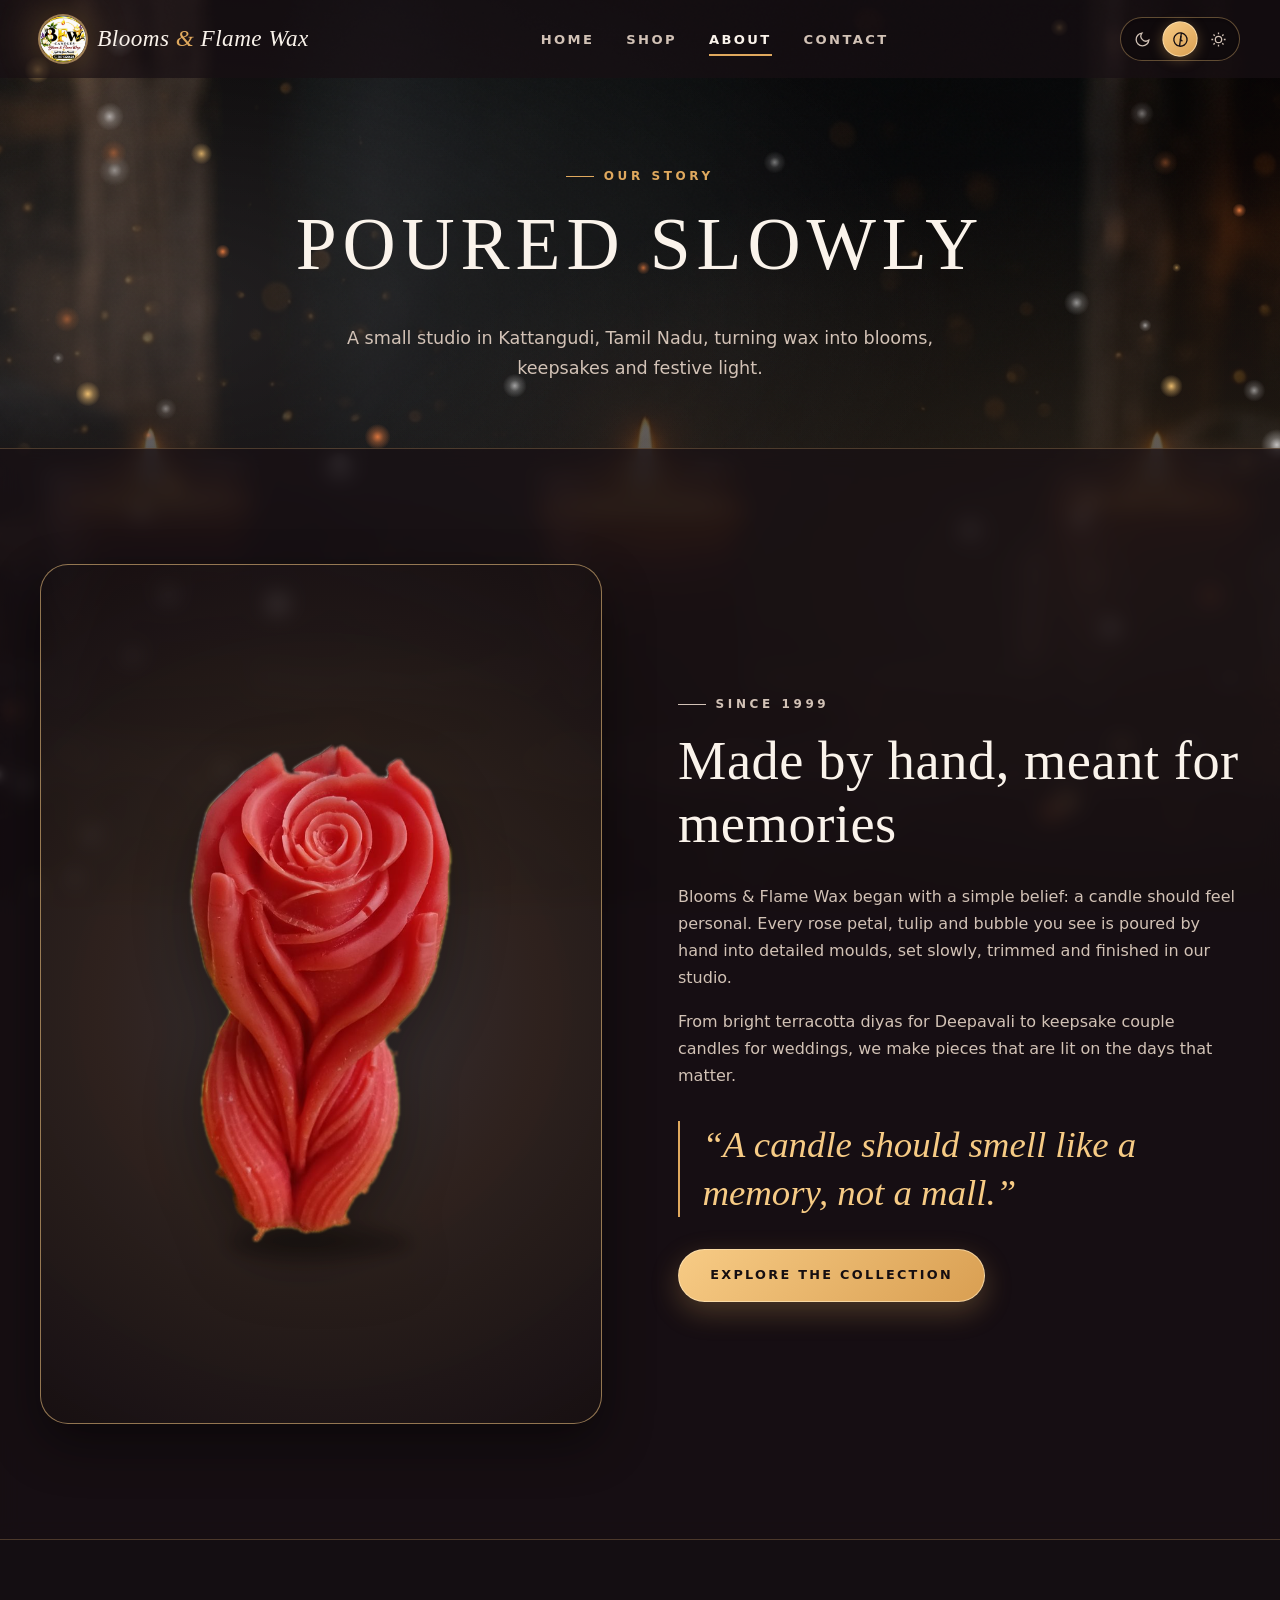
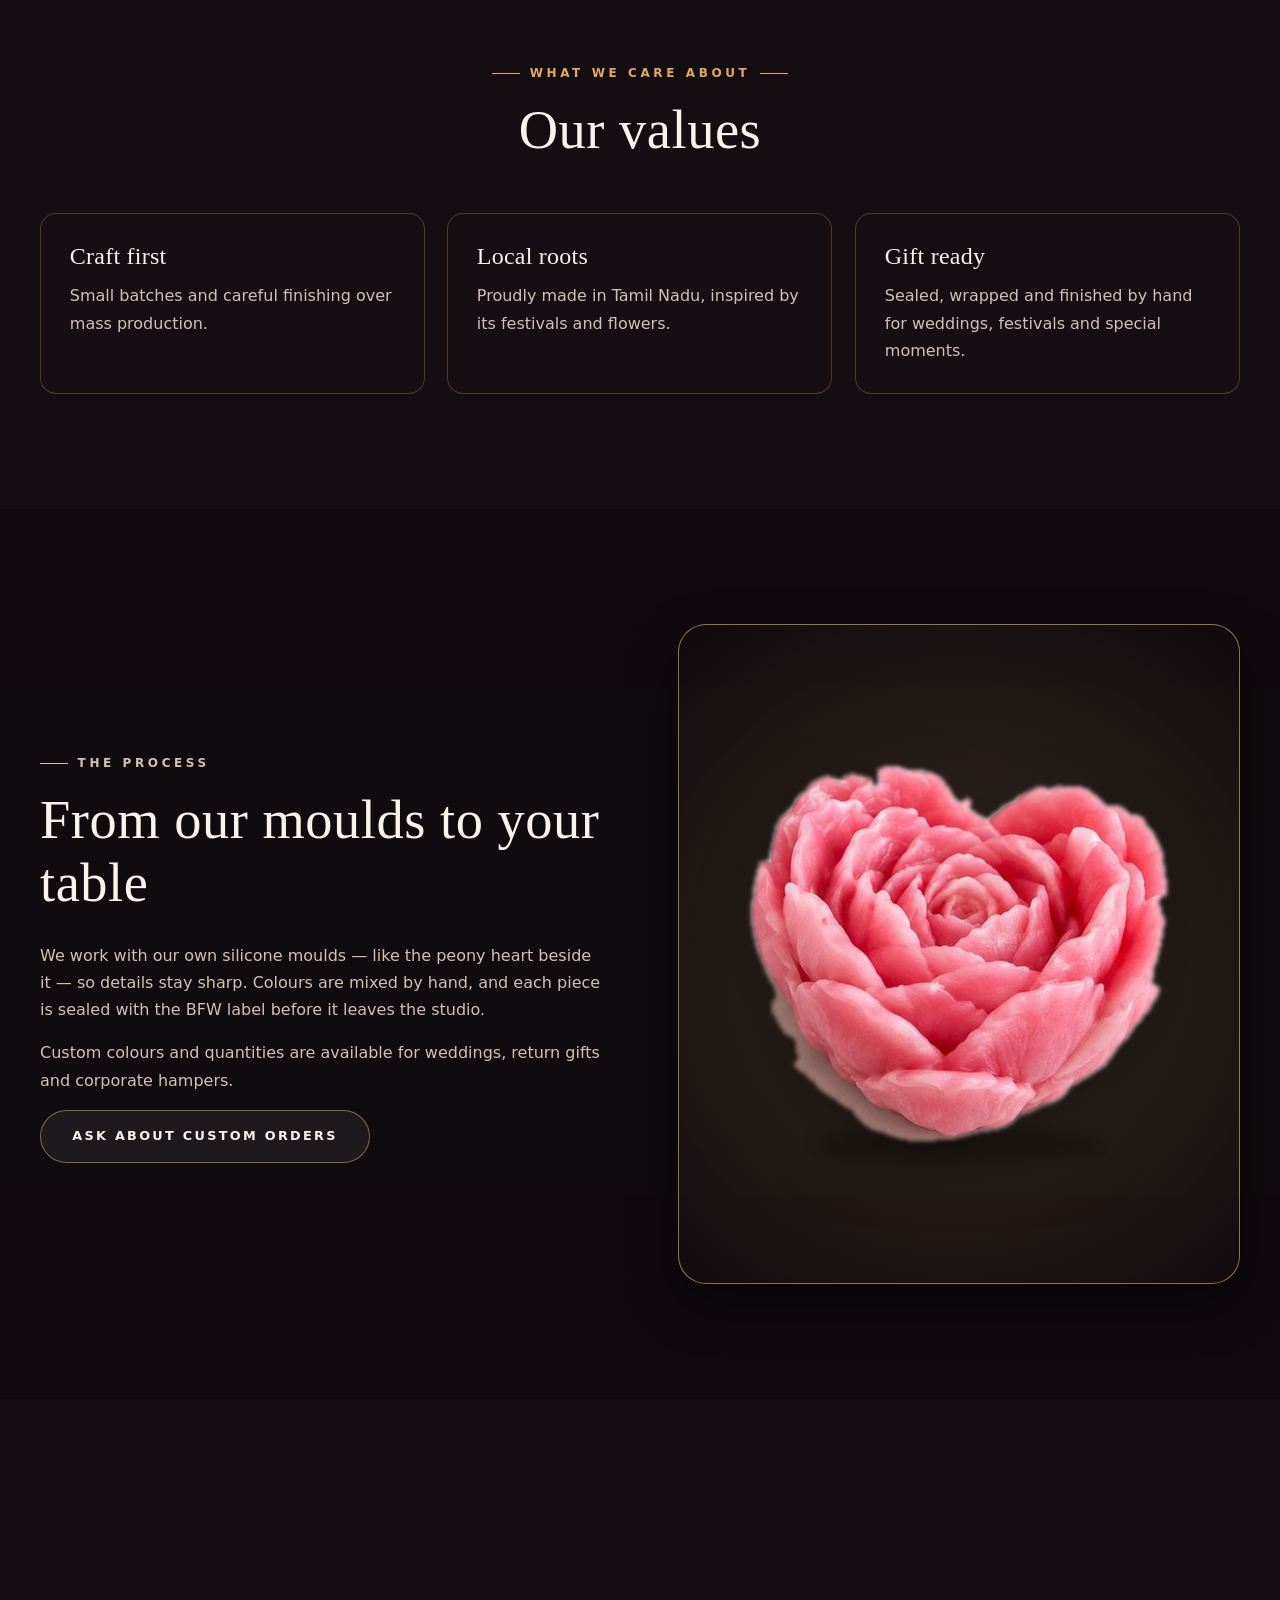
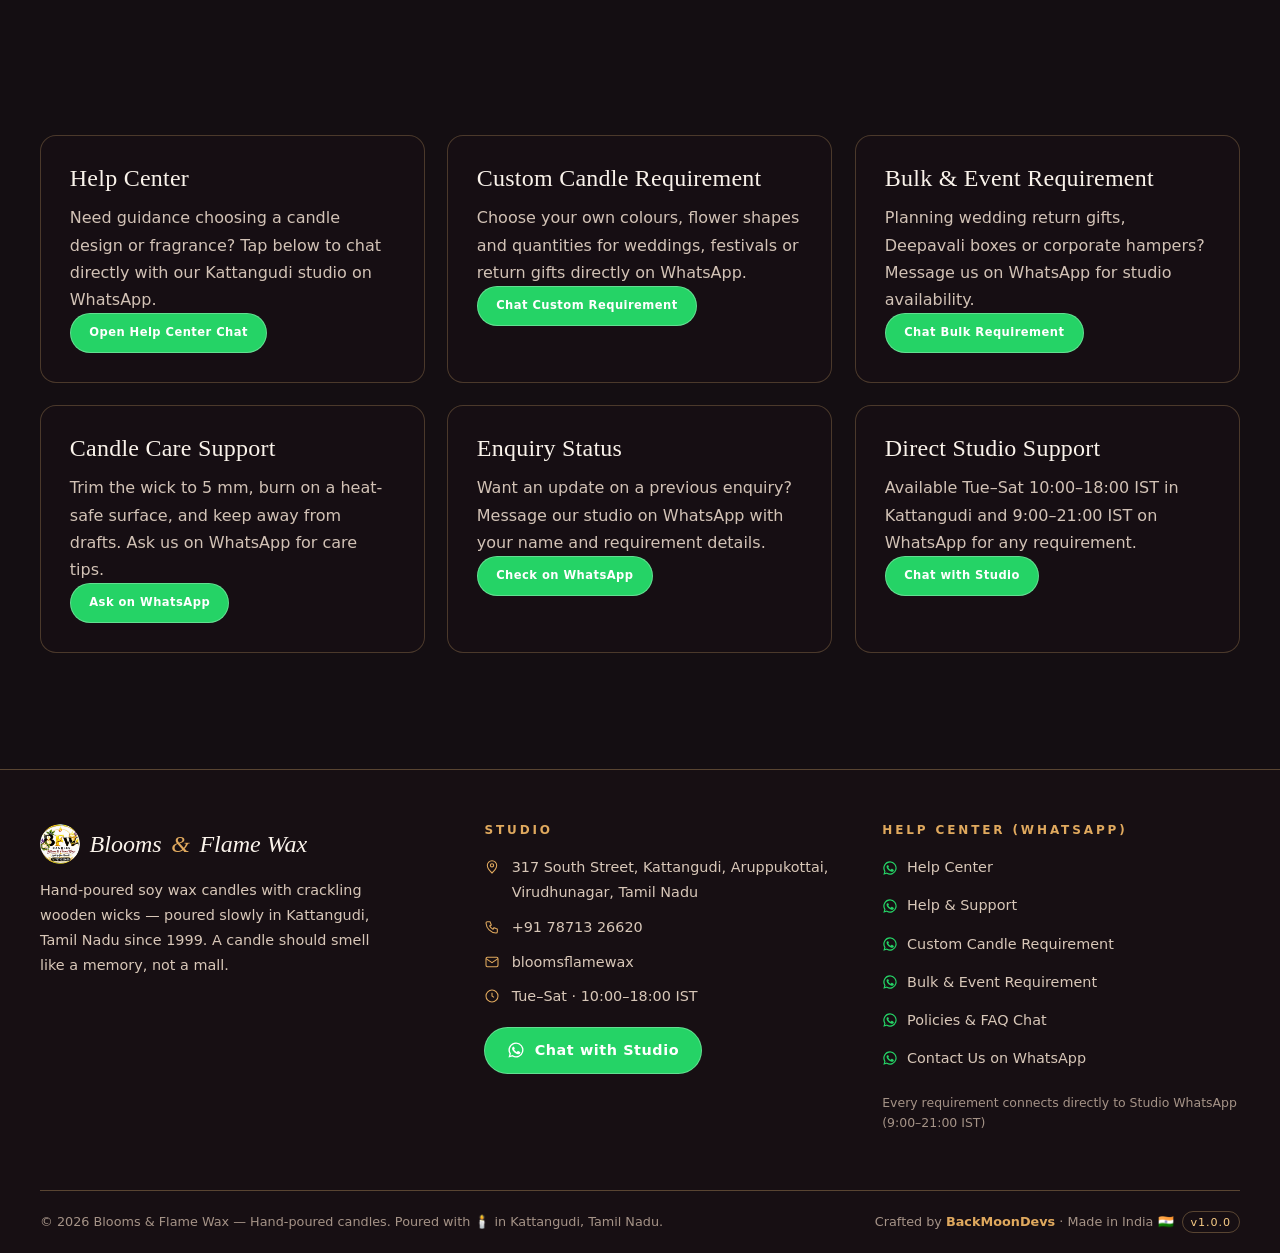
==== commit 95d279d9: "v1.1.0: update admin controls, floating sign-in, and mobile drawer" ====
--- a/about.html
+++ b/about.html
@@ -12,13 +12,13 @@
   <link rel="preconnect" href="https://fonts.googleapis.com">
   <link rel="preconnect" href="https://fonts.gstatic.com" crossorigin>
   <link rel="stylesheet" href="https://fonts.googleapis.com/css2?family=Cormorant+Garamond:ital,wght@0,300;0,400;0,500;1,400;1,500&amp;family=Jost:wght@300;400;500;600&amp;display=swap">
-  <link rel="stylesheet" href="css/style.css?v=18">
-  <link rel="stylesheet" href="css/animations.css?v=18">
-  <link rel="stylesheet" href="css/responsive.css?v=18">
-  <script src="js/config.js?v=18"></script>
-  <script src="js/security.js?v=18" defer></script>
-  <script src="js/layout.js?v=18" defer></script>
-  <script src="js/main.js?v=18" defer></script>
+  <link rel="stylesheet" href="css/style.css?v=21">
+  <link rel="stylesheet" href="css/animations.css?v=21">
+  <link rel="stylesheet" href="css/responsive.css?v=21">
+  <script src="js/config.js?v=21"></script>
+  <script src="js/security.js?v=21" defer></script>
+  <script src="js/layout.js?v=21" defer></script>
+  <script src="js/main.js?v=21" defer></script>
 </head>
 <body data-page="about">
   <a class="skip-link" href="#main">Skip to content</a>
@@ -45,7 +45,7 @@
     <section class="section section--glass">
       <div class="container split">
         <div class="split__media" data-reveal="left">
-          <img src="assets/images/products/rose-in-hands-pillar.png" alt="Red rose in hands pillar candle" loading="lazy" width="642" height="800">
+          <img data-site-img="about-story-1" src="assets/images/products/rose-in-hands-pillar.png" alt="Red rose in hands pillar candle" loading="lazy" width="642" height="800">
         </div>
         <div class="split__text" data-reveal="right">
           <p class="eyebrow">Since 1999</p>
@@ -82,7 +82,7 @@
           <a class="btn btn--ghost" href="contact.html">Ask about custom orders</a>
         </div>
         <div class="split__media" data-reveal="right">
-          <img src="assets/images/products/peony-heart.png" alt="Pink peony heart candle" loading="lazy" width="800" height="600">
+          <img data-site-img="about-story-2" src="assets/images/products/peony-heart.png" alt="Pink peony heart candle" loading="lazy" width="800" height="600">
         </div>
       </div>
     </section>
--- a/css/style.css
+++ b/css/style.css
@@ -242,9 +242,10 @@
   inset: 0 0 auto 0;
   height: var(--header-h);
   z-index: 100;
-  transition: background 0.4s var(--ease), box-shadow 0.4s var(--ease), backdrop-filter 0.4s;
-}
-.site-header.is-scrolled { background: var(--glass-strong); backdrop-filter: blur(14px); -webkit-backdrop-filter: blur(14px); box-shadow: var(--shadow); border-bottom: 1px solid var(--line); }
+  background: var(--glass);
+  transition: background 0.4s var(--ease), box-shadow 0.4s var(--ease);
+}
+.site-header.is-scrolled { background: var(--glass-strong); box-shadow: var(--shadow); border-bottom: 1px solid var(--line); }
 .nav { height: 100%; display: flex; align-items: center; justify-content: space-between; gap: 1rem; }
 .nav__controls { display: flex; align-items: center; gap: 0.7rem; }
 .brand { display: flex; align-items: center; gap: 0.7rem; }
--- a/css/responsive.css
+++ b/css/responsive.css
@@ -16,25 +16,69 @@
 }
 
 @media (max-width: 860px) {
-  /* Mobile navigation drawer */
-  .nav__toggle { display: inline-block; z-index: 2; }
+  /* Task 5 (144359.png & 144415.png): Theme-adaptive mobile navigation drawer below header bar */
+  .nav {
+    gap: 0.5rem;
+  }
+  .brand {
+    min-width: 0;
+    gap: 0.5rem;
+  }
+  .brand__name {
+    white-space: nowrap;
+    font-size: clamp(0.96rem, 3.8vw, 1.25rem);
+  }
+  .nav__controls {
+    gap: 0.45rem;
+    flex-shrink: 0;
+    z-index: 120;
+  }
+  .nav__toggle {
+    display: inline-block;
+    z-index: 120;
+    flex-shrink: 0;
+  }
   .nav__links {
-    position: fixed; inset: 0 0 0 auto; width: min(320px, 82vw); height: 100vh; height: 100dvh;
-    flex-direction: column; align-items: flex-start; justify-content: center; gap: 1.8rem; padding: 2.5rem;
-    background: rgba(21, 14, 17, 0.97); backdrop-filter: blur(16px); border-left: 1px solid var(--line);
-    transform: translateX(100%); transition: transform 0.5s var(--ease); visibility: hidden;
+    position: fixed;
+    top: var(--header-h);
+    right: 0;
+    bottom: 0;
+    left: auto;
+    width: min(300px, 80vw);
+    height: calc(100vh - var(--header-h));
+    height: calc(100dvh - var(--header-h));
+    flex-direction: column;
+    align-items: flex-start;
+    justify-content: flex-start;
+    gap: 1.6rem;
+    padding: 2.2rem 2rem;
+    background: var(--plum-900);
+    color: var(--cream);
+    border-top: 1px solid var(--line);
+    border-left: 1.5px solid var(--line-strong);
+    box-shadow: var(--shadow);
+    transform: translateX(105%);
+    transition: transform 0.45s var(--ease), background-color 0.35s var(--ease);
+    visibility: hidden;
+    z-index: 110;
   }
-  .nav__links.is-open { transform: none; visibility: visible; }
-  .nav__link { font-size: 1rem; }
+  .nav__links.is-open {
+    transform: none;
+    visibility: visible;
+  }
+  .nav__link {
+    font-size: 1.05rem;
+    color: var(--muted);
+    font-weight: 600;
+  }
+  .nav__link:hover,
+  .nav__link[aria-current="page"] {
+    color: var(--cream);
+  }
   body.nav-open { overflow: hidden; }
 
-  .hero { text-align: center; }
+  .hero { text-align: left; }
   .hero__grid { grid-template-columns: 1fr; }
-  .hero__text { margin-inline: auto; }
-  .hero__actions { justify-content: center; }
-  .hero__visual { order: -1; }
-  .hero__plinth { width: min(280px, 70vw); }
-  .hero__badge { left: 50%; transform: translateX(-120%); bottom: 1rem; }
   .hero__scroll { display: none; }
   .split { grid-template-columns: 1fr; }
   .steps { grid-template-columns: 1fr; }
@@ -43,11 +87,12 @@
 }
 
 @media (max-width: 640px) {
-  .container { width: min(100% - 2rem, var(--container)); }
-  .brand__name { font-size: 1.05rem; }
-  .brand__logo { width: 38px; height: 38px; }
-  .theme-switch__btn span:last-child { display: none; }
-  .theme-switch__btn { padding: 0.32rem 0.5rem; }
+  .container { width: min(100% - 1.5rem, var(--container)); }
+  .brand__name { font-size: clamp(0.92rem, 3.6vw, 1.08rem); }
+  .brand__logo { width: 34px; height: 34px; }
+  .theme-switch__btn { width: 30px; height: 30px; }
+  .theme-switch__btn svg { width: 15px; height: 15px; }
+  .nav__toggle { width: 38px; height: 38px; }
   .hero__title { font-size: clamp(2.5rem, 12vw, 3.4rem); }
   .hero__actions .btn { flex: 1 1 100%; }
   .hero__badge { display: none; }
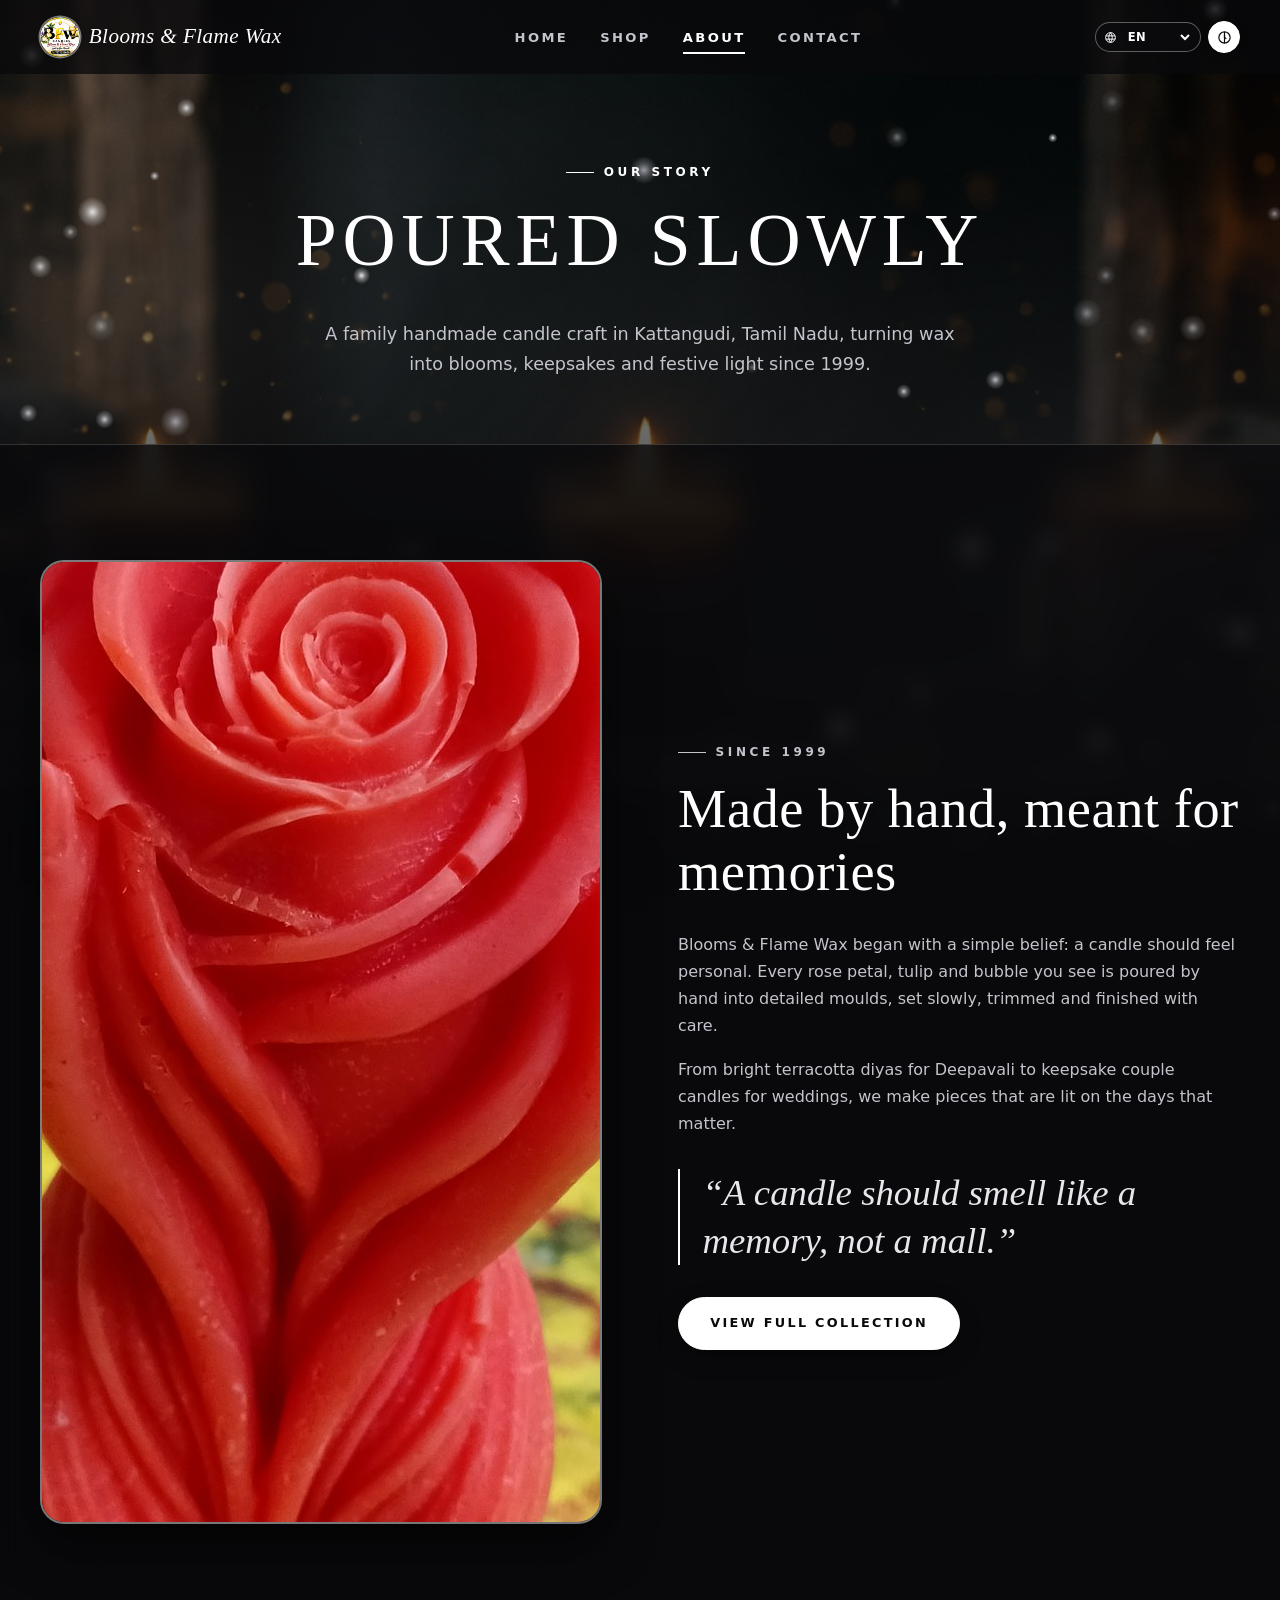
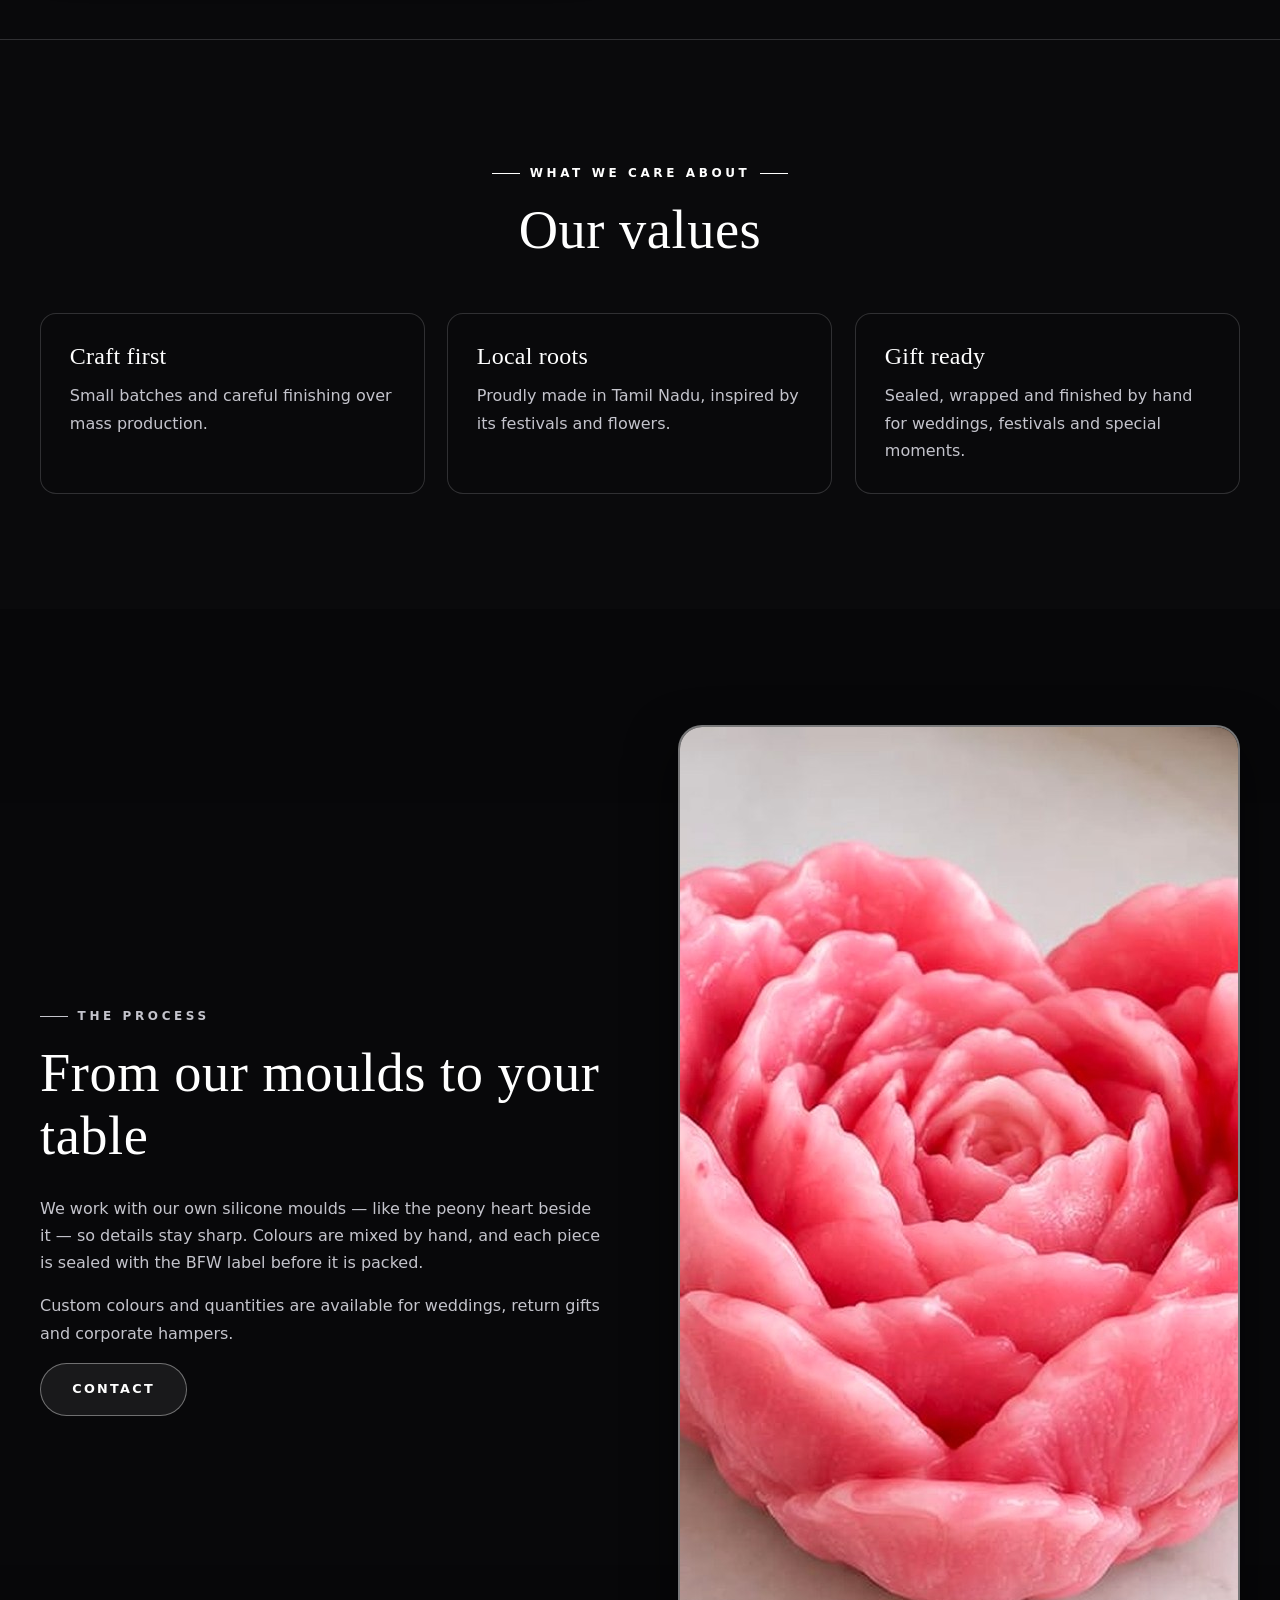
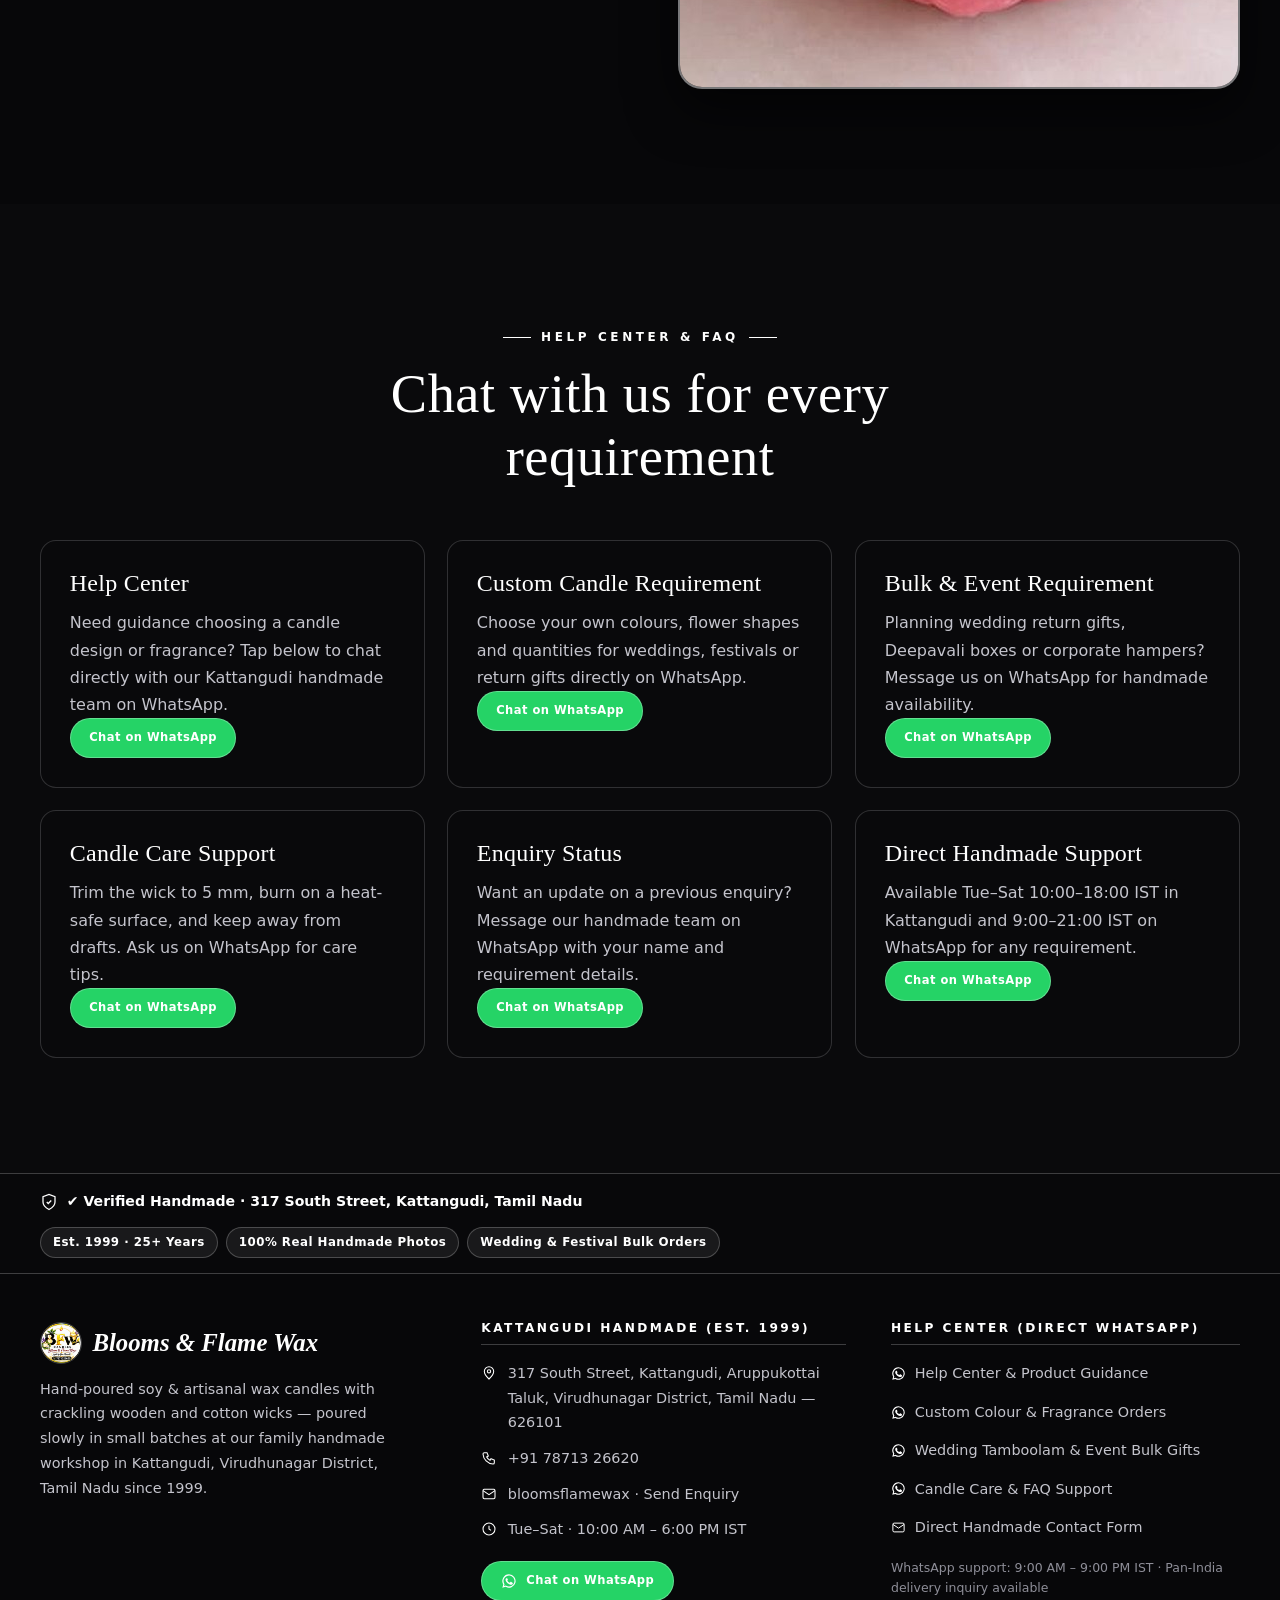
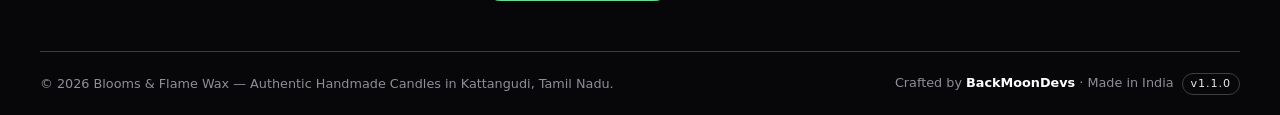
==== commit 4b64bef7: "new version" ====
--- a/about.html
+++ b/about.html
@@ -6,19 +6,20 @@
   <meta http-equiv="Content-Security-Policy" content="default-src 'self'; script-src 'self'; style-src 'self' 'unsafe-inline' https://fonts.googleapis.com; font-src 'self' https://fonts.gstatic.com; img-src 'self' data: https:; media-src 'self'; connect-src 'self' https://script.google.com https://script.googleusercontent.com https://*.google.com https://*.googleusercontent.com; object-src 'none'; base-uri 'self'; form-action 'self' https://script.google.com; frame-src 'none'">
   <meta name="referrer" content="strict-origin-when-cross-origin">
   <title>About Us — Blooms &amp; Flame Wax</title>
-  <meta name="description" content="The story of Blooms & Flame Wax — a small candle studio in Kattangudi, Tamil Nadu.">
+  <meta name="description" content="The story of Blooms & Flame Wax — handmade candles in Kattangudi, Tamil Nadu.">
   <meta name="theme-color" content="#1d1418">
   <link rel="icon" href="assets/images/logo-bfw.png" type="image/png">
   <link rel="preconnect" href="https://fonts.googleapis.com">
   <link rel="preconnect" href="https://fonts.gstatic.com" crossorigin>
   <link rel="stylesheet" href="https://fonts.googleapis.com/css2?family=Cormorant+Garamond:ital,wght@0,300;0,400;0,500;1,400;1,500&amp;family=Jost:wght@300;400;500;600&amp;display=swap">
-  <link rel="stylesheet" href="css/style.css?v=21">
-  <link rel="stylesheet" href="css/animations.css?v=21">
-  <link rel="stylesheet" href="css/responsive.css?v=21">
-  <script src="js/config.js?v=21"></script>
-  <script src="js/security.js?v=21" defer></script>
-  <script src="js/layout.js?v=21" defer></script>
-  <script src="js/main.js?v=21" defer></script>
+  <link rel="stylesheet" href="css/style.css?v=24">
+  <link rel="stylesheet" href="css/animations.css?v=24">
+  <link rel="stylesheet" href="css/responsive.css?v=24">
+  <script src="js/config.js?v=24"></script>
+  <script src="js/security.js?v=24" defer></script>
+  <script src="js/i18n.js?v=24" defer></script>
+  <script src="js/layout.js?v=24" defer></script>
+  <script src="js/main.js?v=24" defer></script>
 </head>
 <body data-page="about">
   <a class="skip-link" href="#main">Skip to content</a>
@@ -36,24 +37,24 @@
   <main id="main">
     <section class="page-hero">
       <div class="container">
-        <p class="eyebrow">Our story</p>
-        <h1 class="page-hero__title">Poured slowly</h1>
-        <p class="page-hero__lead">A small studio in Kattangudi, Tamil Nadu, turning wax into blooms, keepsakes and festive light.</p>
+        <p class="eyebrow" data-i18n="about_eyebrow">Our story</p>
+        <h1 class="page-hero__title" data-i18n="about_title">Poured slowly</h1>
+        <p class="page-hero__lead" data-i18n="about_lead">A family handmade candle craft in Kattangudi, Tamil Nadu, turning wax into blooms, keepsakes and festive light since 1999.</p>
       </div>
     </section>
 
     <section class="section section--glass">
       <div class="container split">
         <div class="split__media" data-reveal="left">
-          <img data-site-img="about-story-1" src="assets/images/products/rose-in-hands-pillar.png" alt="Red rose in hands pillar candle" loading="lazy" width="642" height="800">
+          <img data-site-img="about-story-1" src="assets/images/products/rose-in-hands-pillar.jpg" alt="Red rose in hands pillar candle" loading="lazy" width="800" height="960">
         </div>
         <div class="split__text" data-reveal="right">
           <p class="eyebrow">Since 1999</p>
           <h2 class="section__title">Made by hand, meant for memories</h2>
-          <p>Blooms &amp; Flame Wax began with a simple belief: a candle should feel personal. Every rose petal, tulip and bubble you see is poured by hand into detailed moulds, set slowly, trimmed and finished in our studio.</p>
+          <p>Blooms &amp; Flame Wax began with a simple belief: a candle should feel personal. Every rose petal, tulip and bubble you see is poured by hand into detailed moulds, set slowly, trimmed and finished with care.</p>
           <p>From bright terracotta diyas for Deepavali to keepsake couple candles for weddings, we make pieces that are lit on the days that matter.</p>
           <blockquote class="quote">“A candle should smell like a memory, not a mall.”</blockquote>
-          <a class="btn btn--primary" href="shop.html">Explore the collection</a>
+          <a class="btn btn--primary" href="shop.html" data-i18n="btn_view_collection">Explore the collection</a>
         </div>
       </div>
     </section>
@@ -77,12 +78,12 @@
         <div class="split__text" data-reveal="left">
           <p class="eyebrow">The process</p>
           <h2 class="section__title">From our moulds to your table</h2>
-          <p>We work with our own silicone moulds — like the peony heart beside it — so details stay sharp. Colours are mixed by hand, and each piece is sealed with the BFW label before it leaves the studio.</p>
+          <p>We work with our own silicone moulds — like the peony heart beside it — so details stay sharp. Colours are mixed by hand, and each piece is sealed with the BFW label before it is packed.</p>
           <p>Custom colours and quantities are available for weddings, return gifts and corporate hampers.</p>
-          <a class="btn btn--ghost" href="contact.html">Ask about custom orders</a>
+          <a class="btn btn--ghost" href="contact.html" data-i18n="btn_contact_studio">Contact</a>
         </div>
         <div class="split__media" data-reveal="right">
-          <img data-site-img="about-story-2" src="assets/images/products/peony-heart.png" alt="Pink peony heart candle" loading="lazy" width="800" height="600">
+          <img data-site-img="about-story-2" src="assets/images/products/peony-heart.jpg" alt="Pink peony heart candle" loading="lazy" width="800" height="960">
         </div>
       </div>
     </section>
@@ -95,12 +96,12 @@
           <h2 class="section__title" id="faq-title">Chat with us for every requirement</h2>
         </div>
         <div class="values">
-          <div class="value" data-reveal="up"><h3>Help Center</h3><p>Need guidance choosing a candle design or fragrance? Tap below to chat directly with our Kattangudi studio on WhatsApp.</p><p class="mt-1"><a class="btn btn--whatsapp btn--small" href="https://wa.me/917871326620?text=Hello%20Blooms%20%26%20Flame%20Wax%20Help%20Center!%20I%20need%20help%20with:" target="_blank" rel="noopener noreferrer">Open Help Center Chat</a></p></div>
-          <div class="value" data-reveal="up"><h3>Custom Candle Requirement</h3><p>Choose your own colours, flower shapes and quantities for weddings, festivals or return gifts directly on WhatsApp.</p><p class="mt-1"><a class="btn btn--whatsapp btn--small" href="https://wa.me/917871326620?text=Hello%20Blooms%20%26%20Flame%20Wax!%20I%20have%20a%20Custom%20Candle%20requirement:" target="_blank" rel="noopener noreferrer">Chat Custom Requirement</a></p></div>
-          <div class="value" data-reveal="up"><h3>Bulk &amp; Event Requirement</h3><p>Planning wedding return gifts, Deepavali boxes or corporate hampers? Message us on WhatsApp for studio availability.</p><p class="mt-1"><a class="btn btn--whatsapp btn--small" href="https://wa.me/917871326620?text=Hello%20Blooms%20%26%20Flame%20Wax!%20I%20have%20a%20Bulk%20%2F%20Event%20requirement:" target="_blank" rel="noopener noreferrer">Chat Bulk Requirement</a></p></div>
-          <div class="value" data-reveal="up"><h3>Candle Care Support</h3><p>Trim the wick to 5 mm, burn on a heat-safe surface, and keep away from drafts. Ask us on WhatsApp for care tips.</p><p class="mt-1"><a class="btn btn--whatsapp btn--small" href="https://wa.me/917871326620?text=Hello%20Blooms%20%26%20Flame%20Wax!%20I%20have%20a%20question%20about%20candle%20care:" target="_blank" rel="noopener noreferrer">Ask on WhatsApp</a></p></div>
-          <div class="value" data-reveal="up"><h3>Enquiry Status</h3><p>Want an update on a previous enquiry? Message our studio on WhatsApp with your name and requirement details.</p><p class="mt-1"><a class="btn btn--whatsapp btn--small" href="https://wa.me/917871326620?text=Hello%20Blooms%20%26%20Flame%20Wax!%20I%20would%20like%20an%20update%20on%20my%20enquiry:" target="_blank" rel="noopener noreferrer">Check on WhatsApp</a></p></div>
-          <div class="value" data-reveal="up"><h3>Direct Studio Support</h3><p>Available Tue–Sat 10:00–18:00 IST in Kattangudi and 9:00–21:00 IST on WhatsApp for any requirement.</p><p class="mt-1"><a class="btn btn--whatsapp btn--small" href="https://wa.me/917871326620?text=Hello%20Blooms%20%26%20Flame%20Wax%20Studio!" target="_blank" rel="noopener noreferrer">Chat with Studio</a></p></div>
+          <div class="value" data-reveal="up"><h3>Help Center</h3><p>Need guidance choosing a candle design or fragrance? Tap below to chat directly with our Kattangudi handmade team on WhatsApp.</p><p class="mt-1"><a class="btn btn--whatsapp btn--small" href="https://wa.me/917871326620?text=Hello%20Blooms%20%26%20Flame%20Wax%20Help%20Center!%20I%20need%20help%20with:" target="_blank" rel="noopener noreferrer">Chat on WhatsApp</a></p></div>
+          <div class="value" data-reveal="up"><h3>Custom Candle Requirement</h3><p>Choose your own colours, flower shapes and quantities for weddings, festivals or return gifts directly on WhatsApp.</p><p class="mt-1"><a class="btn btn--whatsapp btn--small" href="https://wa.me/917871326620?text=Hello%20Blooms%20%26%20Flame%20Wax!%20I%20have%20a%20Custom%20Candle%20requirement:" target="_blank" rel="noopener noreferrer">Chat on WhatsApp</a></p></div>
+          <div class="value" data-reveal="up"><h3>Bulk &amp; Event Requirement</h3><p>Planning wedding return gifts, Deepavali boxes or corporate hampers? Message us on WhatsApp for handmade availability.</p><p class="mt-1"><a class="btn btn--whatsapp btn--small" href="https://wa.me/917871326620?text=Hello%20Blooms%20%26%20Flame%20Wax!%20I%20have%20a%20Bulk%20%2F%20Event%20requirement:" target="_blank" rel="noopener noreferrer">Chat on WhatsApp</a></p></div>
+          <div class="value" data-reveal="up"><h3>Candle Care Support</h3><p>Trim the wick to 5 mm, burn on a heat-safe surface, and keep away from drafts. Ask us on WhatsApp for care tips.</p><p class="mt-1"><a class="btn btn--whatsapp btn--small" href="https://wa.me/917871326620?text=Hello%20Blooms%20%26%20Flame%20Wax!%20I%20have%20a%20question%20about%20candle%20care:" target="_blank" rel="noopener noreferrer">Chat on WhatsApp</a></p></div>
+          <div class="value" data-reveal="up"><h3>Enquiry Status</h3><p>Want an update on a previous enquiry? Message our handmade team on WhatsApp with your name and requirement details.</p><p class="mt-1"><a class="btn btn--whatsapp btn--small" href="https://wa.me/917871326620?text=Hello%20Blooms%20%26%20Flame%20Wax!%20I%20would%20like%20an%20update%20on%20my%20enquiry:" target="_blank" rel="noopener noreferrer">Chat on WhatsApp</a></p></div>
+          <div class="value" data-reveal="up"><h3>Direct Handmade Support</h3><p>Available Tue–Sat 10:00–18:00 IST in Kattangudi and 9:00–21:00 IST on WhatsApp for any requirement.</p><p class="mt-1"><a class="btn btn--whatsapp btn--small" href="https://wa.me/917871326620?text=Hello%20Blooms%20%26%20Flame%20Wax!" target="_blank" rel="noopener noreferrer">Chat on WhatsApp</a></p></div>
         </div>
       </div>
     </section>
--- a/css/style.css
+++ b/css/style.css
@@ -1,139 +1,142 @@
 /* =========================================================
-   Blooms & Flame Wax — base styles & Dark / Auto / Light Theme
+   Blooms & Flame Wax — Black & White Monochrome Editorial Theme
+   (Dark Mode = Obsidian Black & Crisp White · Light Mode = Pure White & Deep Black)
    ========================================================= */
 :root,
 html[data-theme="dark"] {
   color-scheme: dark;
-  --plum-950: #0c080a;
-  --plum-900: #140e12;
-  --plum-800: #22171d;
-  --plum-700: #34232c;
-  --gold: #e0a95e;
-  --gold-light: #f7cb85;
-  --ember: #e87e3e;
-  --cream: #faf3eb;
-  --muted: #d2c2b6;
-  --muted-2: #a59387;
-  --success: #6fcf97;
-  --danger: #ff7a7a;
+  --plum-950: #050506;
+  --plum-900: #0a0a0c;
+  --plum-800: #131316;
+  --plum-700: #1e1e24;
+  --gold: #ffffff;
+  --gold-light: #e6e6ec;
+  --ember: #d4d4dc;
+  --cream: #ffffff;
+  --muted: #c4c4cc;
+  --muted-2: #8e8e98;
+  --success: #4ade80;
+  --danger: #ff6b6b;
   --whatsapp: #25d366;
 
-  --glass: rgba(24, 16, 20, 0.72);
-  --glass-strong: rgba(16, 11, 14, 0.88);
-  --card-bg: linear-gradient(180deg, rgba(38, 26, 32, 0.88), rgba(18, 12, 15, 0.94));
-  --media-stage: radial-gradient(circle at 50% 52%, rgba(255, 255, 255, 0.14) 0%, rgba(240, 194, 123, 0.11) 42%, rgba(16, 11, 14, 0.25) 100%);
-  --line: rgba(240, 194, 123, 0.24);
-  --line-strong: rgba(247, 203, 133, 0.55);
-
-  /* Input boxes — Dark mode */
-  --input-bg: rgba(15, 10, 13, 0.82);
-  --input-bg-focus: rgba(24, 16, 21, 0.96);
-  --input-border: rgba(240, 194, 123, 0.36);
-  --input-border-focus: #f7cb85;
-  --input-text: #faf3eb;
-  --input-placeholder: #9e8c80;
-  --input-ring: rgba(240, 194, 123, 0.28);
-
-  /* Buttons — Dark mode */
-  --btn-primary-bg: linear-gradient(135deg, #f7cb85 0%, #d99f52 100%);
-  --btn-primary-text: #150e11;
-  --btn-primary-border: rgba(255, 232, 190, 0.65);
-  --btn-ghost-bg: rgba(255, 255, 255, 0.06);
-  --btn-ghost-text: #faf3eb;
-  --btn-ghost-border: rgba(247, 203, 133, 0.45);
-  --btn-ghost-hover-bg: rgba(240, 194, 123, 0.18);
-
-  /* Background video & side animation — Dark mode */
-  --video-filter: grayscale(100%) contrast(1.22) brightness(0.75);
+  --glass: rgba(10, 10, 12, 0.78);
+  --glass-strong: rgba(8, 8, 10, 0.92);
+  --card-bg: linear-gradient(180deg, rgba(22, 22, 26, 0.92), rgba(10, 10, 12, 0.96));
+  --media-stage: radial-gradient(circle at 50% 52%, rgba(255, 255, 255, 0.14) 0%, rgba(255, 255, 255, 0.05) 48%, rgba(8, 8, 10, 0.4) 100%);
+  --line: rgba(255, 255, 255, 0.16);
+  --line-strong: rgba(255, 255, 255, 0.45);
+
+  /* Input boxes — Dark mode (Black & White) */
+  --input-bg: rgba(12, 12, 15, 0.9);
+  --input-bg-focus: #141418;
+  --input-border: rgba(255, 255, 255, 0.34);
+  --input-border-focus: #ffffff;
+  --input-text: #ffffff;
+  --input-placeholder: #8d8d96;
+  --input-ring: rgba(255, 255, 255, 0.24);
+
+  /* Buttons — Dark mode (Crisp White primary button with Black text) */
+  --btn-primary-bg: #ffffff;
+  --btn-primary-text: #09090b;
+  --btn-primary-border: #ffffff;
+  --btn-ghost-bg: rgba(255, 255, 255, 0.07);
+  --btn-ghost-text: #ffffff;
+  --btn-ghost-border: rgba(255, 255, 255, 0.38);
+  --btn-ghost-hover-bg: rgba(255, 255, 255, 0.16);
+
+  /* Background video & side animation — Dark mode (Clear Black & White Monochrome Video) */
+  --video-filter: grayscale(100%) contrast(1.14) brightness(0.78);
   --overlay-bg:
-    radial-gradient(ellipse at 12% 35%, rgba(255, 255, 255, 0.11), transparent 50%),
-    radial-gradient(ellipse at 88% 65%, rgba(240, 194, 123, 0.15), transparent 52%),
-    linear-gradient(180deg, rgba(12, 8, 10, 0.50) 0%, rgba(12, 8, 10, 0.72) 50%, rgba(12, 8, 10, 0.88) 100%);
-  --side-beam-left: linear-gradient(90deg, rgba(255, 255, 255, 0.22) 0%, rgba(240, 194, 123, 0.14) 45%, transparent 100%);
-  --side-beam-right: linear-gradient(270deg, rgba(240, 194, 123, 0.24) 0%, rgba(255, 255, 255, 0.14) 45%, transparent 100%);
-  --side-orb: radial-gradient(circle, rgba(255, 255, 255, 0.18) 0%, rgba(240, 194, 123, 0.14) 45%, transparent 72%);
-
-  /* Footer — Dark mode */
-  --footer-bg: rgba(24, 16, 20, 0.96);
-  --footer-text: #d8c7b8;
-  --footer-heading: #faf3eb;
-  --footer-border: rgba(240, 194, 123, 0.30);
-
-  --shadow: 0 20px 50px rgba(0, 0, 0, 0.45);
-  --glow: 0 0 42px rgba(240, 175, 90, 0.38);
+    radial-gradient(ellipse at 12% 35%, rgba(255, 255, 255, 0.08), transparent 50%),
+    radial-gradient(ellipse at 88% 65%, rgba(255, 255, 255, 0.08), transparent 52%),
+    linear-gradient(180deg, rgba(6, 6, 8, 0.42) 0%, rgba(6, 6, 8, 0.64) 50%, rgba(6, 6, 8, 0.84) 100%);
+  --side-beam-left: linear-gradient(90deg, rgba(255, 255, 255, 0.22) 0%, rgba(255, 255, 255, 0.08) 45%, transparent 100%);
+  --side-beam-right: linear-gradient(270deg, rgba(255, 255, 255, 0.22) 0%, rgba(255, 255, 255, 0.08) 45%, transparent 100%);
+  --side-orb: radial-gradient(circle, rgba(255, 255, 255, 0.16) 0%, rgba(255, 255, 255, 0.06) 45%, transparent 72%);
+
+  /* Footer — Dark mode (Clean Monochrome Editorial Footer) */
+  --footer-bg: #070709;
+  --footer-card-bg: rgba(18, 18, 22, 0.9);
+  --footer-text: #c4c4cc;
+  --footer-heading: #ffffff;
+  --footer-border: rgba(255, 255, 255, 0.22);
+
+  --shadow: 0 20px 50px rgba(0, 0, 0, 0.6);
+  --glow: 0 0 36px rgba(255, 255, 255, 0.18);
 
   --font-display: "Cormorant Garamond", "Playfair Display", Georgia, serif;
   --font-body: "Jost", "Segoe UI", system-ui, -apple-system, sans-serif;
   --radius-sm: 10px;
   --radius: 16px;
-  --radius-lg: 28px;
+  --radius-lg: 24px;
   --container: 1200px;
-  --header-h: 78px;
+  --header-h: 74px;
   --ease: cubic-bezier(0.22, 1, 0.36, 1);
 }
 
 /* =========================================================
-   LIGHT MODE TOKENS (Explicit Light or Auto-resolved Light)
+   LIGHT MODE TOKENS (Pure Crisp White & Obsidian Black)
    ========================================================= */
 html[data-theme="light"] {
   color-scheme: light;
-  --plum-950: #f4eee6;
-  --plum-900: #fbf8f3;
-  --plum-800: #efe6da;
-  --plum-700: #e2d5c4;
-  --gold: #9e5f19;
-  --gold-light: #7c460b;
-  --ember: #c4561c;
-  --cream: #1b1317;
-  --muted: #4a3a41;
-  --muted-2: #6e5b63;
-  --success: #1b7f4b;
+  --plum-950: #f2f2f4;
+  --plum-900: #ffffff;
+  --plum-800: #f7f7f9;
+  --plum-700: #e8e8ee;
+  --gold: #0a0a0c;
+  --gold-light: #1c1c22;
+  --ember: #27272f;
+  --cream: #09090b;
+  --muted: #383842;
+  --muted-2: #646470;
+  --success: #15803d;
   --danger: #c92a2a;
-  --whatsapp: #1da851;
-
-  --glass: rgba(255, 251, 245, 0.78);
-  --glass-strong: rgba(255, 252, 248, 0.92);
-  --card-bg: linear-gradient(180deg, rgba(255, 255, 255, 0.94), rgba(246, 238, 227, 0.96));
-  --media-stage: radial-gradient(circle at 50% 52%, rgba(255, 255, 255, 0.95) 0%, rgba(217, 163, 91, 0.20) 58%, rgba(24, 18, 22, 0.08) 100%);
-  --line: rgba(32, 22, 27, 0.18);
-  --line-strong: rgba(158, 95, 25, 0.55);
-
-  /* Input boxes — Light mode */
+  --whatsapp: #16a34a;
+
+  --glass: rgba(255, 255, 255, 0.84);
+  --glass-strong: rgba(255, 255, 255, 0.95);
+  --card-bg: linear-gradient(180deg, rgba(255, 255, 255, 0.98), rgba(246, 246, 249, 0.98));
+  --media-stage: radial-gradient(circle at 50% 52%, rgba(255, 255, 255, 1) 0%, rgba(0, 0, 0, 0.05) 62%, rgba(0, 0, 0, 0.1) 100%);
+  --line: rgba(10, 10, 12, 0.15);
+  --line-strong: rgba(10, 10, 12, 0.45);
+
+  /* Input boxes — Light mode (Crisp White box with Black border & text) */
   --input-bg: #ffffff;
   --input-bg-focus: #ffffff;
-  --input-border: rgba(32, 22, 27, 0.32);
-  --input-border-focus: #9e5f19;
-  --input-text: #181115;
-  --input-placeholder: #7a6870;
-  --input-ring: rgba(158, 95, 25, 0.24);
-
-  /* Buttons — Light mode */
-  --btn-primary-bg: linear-gradient(135deg, #23171d 0%, #412934 100%);
-  --btn-primary-text: #fdf8f1;
-  --btn-primary-border: #9e5f19;
-  --btn-ghost-bg: rgba(255, 255, 255, 0.88);
-  --btn-ghost-text: #1b1317;
-  --btn-ghost-border: rgba(27, 19, 23, 0.38);
-  --btn-ghost-hover-bg: rgba(158, 95, 25, 0.14);
-
-  /* Background video & side animation — Light mode (high-contrast monochrome + amber clearly visible) */
-  --video-filter: grayscale(100%) invert(100%) contrast(1.18) brightness(1.06);
+  --input-border: rgba(10, 10, 12, 0.36);
+  --input-border-focus: #09090b;
+  --input-text: #09090b;
+  --input-placeholder: #686873;
+  --input-ring: rgba(10, 10, 12, 0.18);
+
+  /* Buttons — Light mode (Obsidian Black primary button with White text) */
+  --btn-primary-bg: #09090b;
+  --btn-primary-text: #ffffff;
+  --btn-primary-border: #09090b;
+  --btn-ghost-bg: #ffffff;
+  --btn-ghost-text: #09090b;
+  --btn-ghost-border: rgba(10, 10, 12, 0.42);
+  --btn-ghost-hover-bg: rgba(10, 10, 12, 0.08);
+
+  /* Background video & side animation — Light mode (Clear Daylight Black & White Video) */
+  --video-filter: grayscale(100%) contrast(1.08) brightness(1.12);
   --overlay-bg:
-    radial-gradient(ellipse at 12% 35%, rgba(24, 18, 22, 0.12), transparent 50%),
-    radial-gradient(ellipse at 88% 65%, rgba(196, 118, 34, 0.18), transparent 52%),
-    linear-gradient(180deg, rgba(251, 248, 243, 0.62) 0%, rgba(248, 242, 234, 0.76) 50%, rgba(244, 237, 227, 0.88) 100%);
-  --side-beam-left: linear-gradient(90deg, rgba(24, 18, 22, 0.22) 0%, rgba(188, 108, 28, 0.16) 45%, transparent 100%);
-  --side-beam-right: linear-gradient(270deg, rgba(188, 108, 28, 0.24) 0%, rgba(24, 18, 22, 0.16) 45%, transparent 100%);
-  --side-orb: radial-gradient(circle, rgba(24, 18, 22, 0.15) 0%, rgba(188, 108, 28, 0.18) 45%, transparent 72%);
+    radial-gradient(ellipse at 12% 35%, rgba(255, 255, 255, 0.4), transparent 50%),
+    radial-gradient(ellipse at 88% 65%, rgba(0, 0, 0, 0.07), transparent 52%),
+    linear-gradient(180deg, rgba(255, 255, 255, 0.62) 0%, rgba(250, 250, 252, 0.75) 50%, rgba(245, 245, 248, 0.86) 100%);
+  --side-beam-left: linear-gradient(90deg, rgba(10, 10, 12, 0.18) 0%, rgba(10, 10, 12, 0.06) 45%, transparent 100%);
+  --side-beam-right: linear-gradient(270deg, rgba(10, 10, 12, 0.18) 0%, rgba(10, 10, 12, 0.06) 45%, transparent 100%);
+  --side-orb: radial-gradient(circle, rgba(10, 10, 12, 0.12) 0%, rgba(10, 10, 12, 0.05) 45%, transparent 72%);
 
   /* Footer — Light mode */
-  --footer-bg: rgba(244, 236, 225, 0.96);
-  --footer-text: #3d2e35;
-  --footer-heading: #181115;
-  --footer-border: rgba(158, 95, 25, 0.32);
-
-  --shadow: 0 18px 44px rgba(27, 19, 23, 0.14);
-  --glow: 0 0 36px rgba(188, 108, 28, 0.28);
+  --footer-bg: #f6f6f8;
+  --footer-card-bg: #ffffff;
+  --footer-text: #34343e;
+  --footer-heading: #09090b;
+  --footer-border: rgba(10, 10, 12, 0.22);
+
+  --shadow: 0 18px 44px rgba(10, 10, 12, 0.12);
+  --glow: 0 0 28px rgba(10, 10, 12, 0.14);
 }
 
 *, *::before, *::after { box-sizing: border-box; }
@@ -246,11 +249,11 @@
   transition: background 0.4s var(--ease), box-shadow 0.4s var(--ease);
 }
 .site-header.is-scrolled { background: var(--glass-strong); box-shadow: var(--shadow); border-bottom: 1px solid var(--line); }
-.nav { height: 100%; display: flex; align-items: center; justify-content: space-between; gap: 1rem; }
-.nav__controls { display: flex; align-items: center; gap: 0.7rem; }
-.brand { display: flex; align-items: center; gap: 0.7rem; }
-.brand__logo { width: 46px; height: 46px; border-radius: 50%; box-shadow: 0 0 0 2px var(--line-strong), var(--glow); }
-.brand__name { font-family: var(--font-display); font-size: 1.45rem; font-style: italic; letter-spacing: 0.02em; }
+.nav { height: 100%; display: flex; align-items: center; justify-content: space-between; gap: 0.75rem; }
+.nav__controls { display: flex; align-items: center; gap: 0.45rem; flex-shrink: 0; }
+.brand { display: flex; align-items: center; gap: 0.55rem; min-width: 0; flex: 0 1 auto; }
+.brand__logo { width: 40px; height: 40px; border-radius: 50%; flex-shrink: 0; box-shadow: 0 0 0 1.5px var(--line-strong); }
+.brand__name { font-family: var(--font-display); font-size: 1.32rem; font-style: italic; letter-spacing: 0.02em; white-space: nowrap; overflow: hidden; text-overflow: ellipsis; }
 .brand__name span, .amp { color: var(--gold); }
 .nav__links { display: flex; align-items: center; gap: 2rem; list-style: none; margin: 0; padding: 0; }
 .nav__link { position: relative; font-size: 0.82rem; font-weight: 600; letter-spacing: 0.18em; text-transform: uppercase; padding: 0.4rem 0; color: var(--muted); transition: color 0.3s; }
@@ -258,7 +261,70 @@
 .nav__link:hover, .nav__link[aria-current="page"] { color: var(--cream); }
 .nav__link:hover::after, .nav__link[aria-current="page"]::after { transform: scaleX(1); transform-origin: left; }
 
-/* Theme Switcher Pill (Icon-Only Dark / Auto / Light buttons) */
+/* Task 3 & Task 5: Compact Single Theme Cycle Button (Light -> Auto -> Dark) & Small Responsive Language Switcher */
+.theme-cycle-btn {
+  display: inline-grid;
+  place-items: center;
+  width: 32px;
+  height: 32px;
+  padding: 0;
+  border-radius: 50%;
+  border: 1.5px solid var(--btn-primary-border);
+  background: var(--btn-primary-bg);
+  color: var(--btn-primary-text);
+  cursor: pointer;
+  box-shadow: 0 2px 10px rgba(0, 0, 0, 0.25);
+  transition: transform 0.25s var(--ease), background 0.25s var(--ease), color 0.25s var(--ease);
+  flex-shrink: 0;
+}
+.theme-cycle-btn svg {
+  width: 15px;
+  height: 15px;
+}
+.theme-cycle-btn:hover {
+  transform: rotate(12deg) scale(1.06);
+}
+
+.lang-switch {
+  position: relative;
+  display: inline-flex;
+  align-items: center;
+  flex-shrink: 0;
+  height: 30px;
+  padding: 0 0.45rem;
+  border-radius: 999px;
+  background: var(--input-bg);
+  border: 1.5px solid var(--input-border);
+  gap: 0.25rem;
+}
+.lang-switch__icon {
+  width: 13px;
+  height: 13px;
+  color: var(--cream);
+  flex-shrink: 0;
+  pointer-events: none;
+}
+.lang-switch__select {
+  width: auto !important;
+  min-width: 0 !important;
+  max-width: 72px;
+  height: 26px !important;
+  padding: 0 0.2rem !important;
+  border: 0 !important;
+  border-radius: 999px !important;
+  font-size: 0.72rem !important;
+  font-weight: 700;
+  letter-spacing: 0.02em;
+  background: transparent !important;
+  color: var(--input-text) !important;
+  box-shadow: none !important;
+  cursor: pointer;
+}
+.lang-switch__select option {
+  background: var(--plum-900);
+  color: var(--cream);
+}
+
 .theme-switch {
   display: inline-flex;
   align-items: center;
@@ -320,11 +386,11 @@
   background: var(--btn-primary-bg);
   color: var(--btn-primary-text);
   border-color: var(--btn-primary-border);
-  box-shadow: 0 10px 28px rgba(217, 163, 91, 0.28);
+  box-shadow: 0 8px 22px rgba(0, 0, 0, 0.25);
 }
 .btn--primary:hover {
   transform: translateY(-2px);
-  box-shadow: 0 14px 36px rgba(217, 163, 91, 0.42);
+  box-shadow: 0 12px 30px rgba(0, 0, 0, 0.35);
 }
 .btn--ghost {
   border-color: var(--btn-ghost-border);
@@ -393,17 +459,19 @@
 .section__title { font-size: clamp(2.1rem, 4.6vw, 3.4rem); }
 .section__lead { color: var(--muted); font-size: 1.08rem; }
 
-/* ---------- Hero ---------- */
-.hero { min-height: 100vh; min-height: 100svh; display: flex; align-items: center; padding: calc(var(--header-h) + 2rem) 0 4rem; }
+/* ---------- Hero (Center-Aligned + Distinct Accent Color on "your moments") ---------- */
+.hero { min-height: 100vh; min-height: 100svh; display: flex; align-items: center; justify-content: center; padding: calc(var(--header-h) + 2rem) 0 4rem; text-align: center; }
 .hero__grid { display: grid; grid-template-columns: 1.1fr 0.9fr; gap: 3rem; align-items: center; }
-.hero__grid--single { grid-template-columns: 1fr; justify-items: start; text-align: left; }
-.hero__grid--single .hero__content { max-width: 680px; margin-right: auto; }
-.hero__grid--single .hero__actions { justify-content: flex-start; }
+.hero__grid--single { grid-template-columns: 1fr; justify-items: center; text-align: center; }
+.hero__grid--single .hero__content { max-width: 760px; margin-inline: auto; display: flex; flex-direction: column; align-items: center; text-align: center; }
+.hero__grid--single .eyebrow::after { content: ""; width: 28px; height: 1.5px; background: currentColor; }
+.hero__grid--single .hero__actions { justify-content: center; }
 .hero__title { font-size: clamp(3rem, 7.4vw, 6rem); font-weight: 400; text-transform: uppercase; letter-spacing: 0.06em; line-height: 1.02; margin-bottom: 1.4rem; }
-.hero__title em { font-style: italic; text-transform: none; color: var(--gold-light); letter-spacing: 0.01em; }
-.hero__text { max-width: 520px; color: var(--muted); font-size: 1.08rem; }
-.hero__note { font-size: 0.78rem; color: var(--muted-2); letter-spacing: 0.06em; margin-bottom: 2rem; }
-.hero__actions { display: flex; flex-wrap: wrap; gap: 1rem; }
+.hero__title em { font-style: italic; text-transform: none; color: #d97706; letter-spacing: 0.01em; }
+html[data-theme="dark"] .hero__title em { color: #f59e0b; }
+.hero__text { max-width: 620px; margin-inline: auto; color: var(--muted); font-size: 1.08rem; }
+.hero__note { font-size: 0.78rem; color: var(--muted-2); letter-spacing: 0.06em; margin-bottom: 2rem; text-align: center; }
+.hero__actions { display: flex; flex-wrap: wrap; justify-content: center; gap: 1rem; }
 .hero__visual { position: relative; display: grid; place-items: center; }
 .hero__plinth {
   position: relative;
@@ -437,13 +505,96 @@
 .flame::before { content: ""; position: absolute; inset: 0; background: radial-gradient(ellipse at 50% 70%, #fff6d5 0%, #ffd27a 35%, #ff9b3d 65%, transparent 72%); border-radius: 50% 50% 50% 50% / 60% 60% 40% 40%; filter: blur(0.3px); }
 .flame::after { content: ""; position: absolute; inset: -14px; border-radius: 50%; background: radial-gradient(circle, rgba(255, 170, 70, 0.45), transparent 70%); }
 
-/* ---------- Marquee ---------- */
-.marquee { overflow: hidden; border-block: 1px solid var(--line); background: var(--glass-strong); padding: 1rem 0; }
-.marquee__track { display: flex; gap: 3rem; width: max-content; font-family: var(--font-display); font-size: 1.35rem; font-style: italic; color: var(--muted); white-space: nowrap; }
-.marquee__track span { display: inline-flex; align-items: center; gap: 3rem; }
-.marquee__track span::after { content: "✦"; color: var(--gold); font-style: normal; font-size: 0.8rem; }
-
-/* ---------- Transparent PNG Product Cards ---------- */
+/* ---------- Task 4: Highlighted Marquee Ribbon & Verified Kattangudi Studio Trust Strip ---------- */
+.marquee {
+  overflow: hidden;
+  border-block: 1.5px solid var(--line-strong);
+  background: var(--glass-strong);
+  padding: 1.05rem 0;
+  box-shadow: 0 8px 24px rgba(0, 0, 0, 0.16);
+}
+.marquee__track {
+  display: flex;
+  gap: 2.4rem;
+  width: max-content;
+  font-family: var(--font-display);
+  font-size: 1.38rem;
+  font-style: italic;
+  font-weight: 600;
+  color: var(--cream);
+  white-space: nowrap;
+}
+.marquee__track span {
+  display: inline-flex;
+  align-items: center;
+  gap: 2.4rem;
+  padding: 0.22rem 0.9rem;
+  border-radius: 999px;
+  background: var(--btn-ghost-bg);
+  border: 1px solid var(--line-strong);
+}
+.marquee__track span::after {
+  content: "✦";
+  color: var(--gold);
+  font-style: normal;
+  font-size: 0.85rem;
+}
+
+/* Task 1 & Task 4: Verified Kattangudi Studio Trust Strip (Real Family Studio Credentials) */
+.trust-strip {
+  padding: 2.2rem 0 1.4rem;
+  background: var(--glass-strong);
+  border-bottom: 1.5px solid var(--line-strong);
+}
+.trust-strip__grid {
+  display: grid;
+  grid-template-columns: repeat(4, 1fr);
+  gap: 1.15rem;
+}
+.trust-card {
+  display: flex;
+  align-items: flex-start;
+  gap: 0.85rem;
+  padding: 1.15rem 1.25rem;
+  border-radius: var(--radius);
+  background: var(--card-bg);
+  border: 1.5px solid var(--line-strong);
+  box-shadow: var(--shadow);
+  transition: transform 0.3s var(--ease), border-color 0.3s var(--ease);
+}
+.trust-card:hover {
+  transform: translateY(-3px);
+  border-color: var(--gold);
+}
+.trust-card__icon {
+  flex: 0 0 40px;
+  width: 40px;
+  height: 40px;
+  border-radius: 50%;
+  display: grid;
+  place-items: center;
+  background: var(--btn-primary-bg);
+  color: var(--btn-primary-text);
+  border: 1px solid var(--btn-primary-border);
+}
+.trust-card__icon svg {
+  width: 20px;
+  height: 20px;
+}
+.trust-card strong {
+  display: block;
+  font-size: 0.98rem;
+  color: var(--cream);
+  margin-bottom: 0.2rem;
+}
+.trust-card p {
+  margin: 0;
+  font-size: 0.83rem;
+  line-height: 1.5;
+  color: var(--muted);
+}
+
+/* ---------- Task 2: Authentic Full-Frame Studio .JPG Product Cards ---------- */
 .product-grid { display: grid; grid-template-columns: repeat(auto-fill, minmax(250px, 1fr)); gap: 1.6rem; }
 .product-card {
   position: relative; display: flex; flex-direction: column;
@@ -454,26 +605,25 @@
 .product-card:hover { transform: translateY(-6px); border-color: var(--line-strong); box-shadow: var(--shadow), var(--glow); }
 .product-card__media {
   position: relative;
-  aspect-ratio: 4 / 5;
+  aspect-ratio: 5 / 6;
   overflow: hidden;
   background: var(--media-stage);
-  padding: 1.15rem;
+  padding: 0;
   display: grid;
   place-items: center;
+  border-bottom: 1px solid var(--line);
 }
 .product-card__media img {
   width: 100%;
   height: 100%;
-  object-fit: contain;
-  filter: drop-shadow(0 12px 22px rgba(0, 0, 0, 0.32));
+  object-fit: cover;
   transition: transform 0.75s var(--ease), filter 0.45s var(--ease);
 }
 .product-card:hover .product-card__media img {
-  transform: scale(1.08) translateY(-4px);
-  filter: drop-shadow(0 18px 28px rgba(217, 163, 91, 0.35));
-}
-.product-card__badge { position: absolute; top: 0.9rem; left: 0.9rem; background: var(--glass-strong); color: var(--gold-light); border: 1px solid var(--line-strong); border-radius: 999px; padding: 0.25rem 0.75rem; font-size: 0.7rem; font-weight: 600; letter-spacing: 0.14em; text-transform: uppercase; backdrop-filter: blur(6px); }
-.product-card__offer { position: absolute; top: 0.9rem; right: 0.9rem; background: linear-gradient(135deg, #e87e3e, #c4451c); color: #fff; border: 1px solid rgba(255, 255, 255, 0.35); border-radius: 999px; padding: 0.25rem 0.75rem; font-size: 0.7rem; font-weight: 700; letter-spacing: 0.1em; text-transform: uppercase; box-shadow: 0 6px 16px rgba(224, 122, 60, 0.4); }
+  transform: scale(1.06);
+}
+.product-card__badge { position: absolute; top: 0.9rem; left: 0.9rem; background: var(--glass-strong); color: var(--cream); border: 1px solid var(--line-strong); border-radius: 999px; padding: 0.25rem 0.75rem; font-size: 0.7rem; font-weight: 600; letter-spacing: 0.14em; text-transform: uppercase; backdrop-filter: blur(6px); }
+.product-card__offer { position: absolute; top: 0.9rem; right: 0.9rem; background: var(--btn-primary-bg); color: var(--btn-primary-text); border: 1px solid var(--btn-primary-border); border-radius: 999px; padding: 0.25rem 0.75rem; font-size: 0.7rem; font-weight: 700; letter-spacing: 0.1em; text-transform: uppercase; box-shadow: 0 6px 16px rgba(0, 0, 0, 0.35); }
 .product-card__thumbs { position: absolute; bottom: 0.65rem; left: 50%; transform: translateX(-50%); display: flex; gap: 0.4rem; padding: 0.28rem 0.45rem; border-radius: 999px; background: var(--glass-strong); border: 1px solid var(--line); backdrop-filter: blur(6px); z-index: 2; }
 .product-card__thumb { width: 32px; height: 32px; padding: 2px; border-radius: 50%; border: 1.5px solid transparent; background: var(--media-stage); cursor: pointer; overflow: hidden; transition: transform 0.2s, border-color 0.2s; }
 .product-card__thumb img { width: 100%; height: 100%; object-fit: contain; }
@@ -501,7 +651,7 @@
 .product-card__link:hover { transform: translateY(-2px); box-shadow: 0 6px 16px rgba(217, 163, 91, 0.35); }
 .center-actions { display: flex; justify-content: center; margin-top: 3rem; }
 
-/* ---------- Category tiles (Transparent PNG Cutouts) ---------- */
+/* ---------- Category tiles (Authentic Studio .JPG Photography) ---------- */
 .cat-grid { display: grid; grid-template-columns: repeat(4, 1fr); gap: 1.2rem; }
 .cat-tile {
   position: relative;
@@ -511,23 +661,22 @@
   display: flex;
   align-items: flex-end;
   padding: 1.4rem;
-  border: 1.5px solid var(--line);
+  border: 1.5px solid var(--line-strong);
   background: var(--media-stage);
   isolation: isolate;
 }
 .cat-tile img {
   position: absolute;
-  inset: 0.8rem 0.8rem 3.5rem 0.8rem;
-  width: calc(100% - 1.6rem);
-  height: calc(100% - 4.3rem);
-  object-fit: contain;
+  inset: 0;
+  width: 100%;
+  height: 100%;
+  object-fit: cover;
   z-index: -2;
-  filter: drop-shadow(0 12px 24px rgba(0, 0, 0, 0.32));
   transition: transform 0.8s var(--ease);
 }
-.cat-tile::before { content: ""; position: absolute; inset: 0; z-index: -1; background: linear-gradient(180deg, transparent 42%, var(--glass-strong) 96%); }
-.cat-tile:hover { border-color: var(--line-strong); box-shadow: var(--shadow); }
-.cat-tile:hover img { transform: scale(1.07) translateY(-4px); }
+.cat-tile::before { content: ""; position: absolute; inset: 0; z-index: -1; background: linear-gradient(180deg, transparent 35%, var(--glass-strong) 96%); }
+.cat-tile:hover { border-color: var(--gold); box-shadow: var(--shadow); }
+.cat-tile:hover img { transform: scale(1.06); }
 .cat-tile h3 { font-size: 1.6rem; margin: 0; color: var(--cream); }
 .cat-tile p { margin: 0; font-size: 0.85rem; color: var(--muted); }
 
@@ -544,22 +693,21 @@
 .feature h3 { font-size: 1.3rem; margin-bottom: 0.3rem; }
 .feature p { color: var(--muted); font-size: 0.9rem; margin: 0; }
 
-/* ---------- Split / story (Transparent PNG Cutouts) ---------- */
+/* ---------- Split / story (Authentic Studio .JPG Photography) ---------- */
 .split { display: grid; grid-template-columns: 1fr 1fr; gap: clamp(2rem, 6vw, 5rem); align-items: center; }
 .split__media {
   position: relative;
   border-radius: var(--radius-lg);
   overflow: hidden;
   box-shadow: var(--shadow);
-  border: 1.5px solid var(--line-strong);
+  border: 2px solid var(--line-strong);
   background: var(--media-stage);
-  padding: 1.8rem;
+  padding: 0;
 }
 .split__media img {
   width: 100%;
-  aspect-ratio: 4 / 5;
-  object-fit: contain;
-  filter: drop-shadow(0 16px 28px rgba(0, 0, 0, 0.35));
+  aspect-ratio: 5 / 6;
+  object-fit: cover;
 }
 .split__text p { color: var(--muted); }
 .quote { font-family: var(--font-display); font-style: italic; font-size: clamp(1.6rem, 3vw, 2.3rem); line-height: 1.3; color: var(--gold-light); border-left: 2.5px solid var(--gold); padding-left: 1.4rem; margin: 2rem 0; }
@@ -569,7 +717,7 @@
 .value p { color: var(--muted); margin: 0; }
 
 /* ---------- CTA ---------- */
-.cta { text-align: center; padding: clamp(3rem, 7vw, 5rem) 2rem; border-radius: var(--radius-lg); border: 1.5px solid var(--line-strong); background: radial-gradient(circle at 50% 0%, rgba(224, 122, 60, 0.22), transparent 60%), var(--glass-strong); box-shadow: var(--shadow); }
+.cta { text-align: center; padding: clamp(3rem, 7vw, 5rem) 2rem; border-radius: var(--radius-lg); border: 1.5px solid var(--line-strong); background: radial-gradient(circle at 50% 0%, rgba(255, 255, 255, 0.08), transparent 60%), var(--glass-strong); box-shadow: var(--shadow); }
 .cta h2 { font-size: clamp(2rem, 4vw, 3rem); }
 .cta p { color: var(--muted); max-width: 520px; margin: 0 auto 2rem; }
 
@@ -638,39 +786,189 @@
 .btn.is-loading .spinner { display: inline-block; }
 .privacy-note { font-size: 0.78rem; color: var(--muted-2); margin: 0; }
 
-/* ---------- Footer (Theme-adaptive Dark / Auto / Light + Auto-Calendar + WhatsApp Help Center) ---------- */
+/* ---------- Redesigned Clean Editorial Monochrome Studio Footer ---------- */
 .site-footer {
   position: relative;
   z-index: 1;
   background: var(--footer-bg);
-  backdrop-filter: blur(12px);
-  -webkit-backdrop-filter: blur(12px);
   border-top: 1.5px solid var(--footer-border);
   color: var(--footer-text);
   font-size: 0.9rem;
   transition: background-color 0.35s var(--ease), color 0.35s var(--ease), border-color 0.35s var(--ease);
 }
-.footer__grid { display: grid; grid-template-columns: 1.3fr 1.15fr 1.15fr; gap: 2.5rem; padding: 3.4rem 0 2.6rem; }
-.footer__brand-name { font-family: var(--font-display); font-style: italic; font-size: 1.5rem; color: var(--footer-heading); margin-bottom: 0.8rem; display: inline-flex; align-items: center; gap: 0.6rem; }
-.footer__brand-name img { width: 40px; height: 40px; border-radius: 50%; }
-.footer__about { color: var(--footer-text); line-height: 1.75; max-width: 340px; }
-.footer__badges { display: flex; flex-wrap: wrap; gap: 0.5rem; margin-bottom: 1rem; }
-.footer__pill { display: inline-flex; align-items: center; gap: 0.4rem; border: 1.5px solid var(--footer-border); background: var(--btn-ghost-bg); border-radius: 999px; padding: 0.32rem 0.85rem; font-size: 0.76rem; color: var(--footer-heading); font-weight: 600; }
-.footer__calendar svg { width: 14px; height: 14px; color: var(--gold); }
-.footer__theme-box { display: flex; flex-wrap: wrap; align-items: center; gap: 0.6rem; margin-top: 0.6rem; }
-.footer__theme-label { font-size: 0.72rem; font-weight: 600; letter-spacing: 0.16em; text-transform: uppercase; color: var(--gold); }
-.footer__title { font-family: var(--font-body); font-size: 0.75rem; font-weight: 600; letter-spacing: 0.24em; text-transform: uppercase; color: var(--gold); margin-bottom: 1.1rem; }
-.footer__list { list-style: none; margin: 0; padding: 0; display: grid; gap: 0.65rem; }
-.footer__list a { transition: color 0.25s, transform 0.25s; }
-.footer__list a:hover { color: var(--gold-light); }
-.footer__wa-links a { display: inline-flex; align-items: center; gap: 0.55rem; font-weight: 500; }
-.footer__wa-links svg { width: 16px; height: 16px; color: var(--whatsapp); flex: 0 0 16px; }
-.footer__contact li { display: flex; gap: 0.7rem; align-items: flex-start; }
-.footer__contact svg { flex: 0 0 16px; width: 16px; height: 16px; color: var(--gold); margin-top: 4px; }
-.footer__whatsapp { margin-top: 1.1rem; }
-.footer__whatsapp svg { width: 18px; height: 18px; }
-.footer__support { margin-top: 1.2rem; font-size: 0.78rem; color: var(--muted-2); line-height: 1.6; }
-.footer__bottom { border-top: 1px solid var(--footer-border); padding: 1.2rem 0; display: flex; flex-wrap: wrap; justify-content: space-between; align-items: center; gap: 0.8rem; font-size: 0.8rem; color: var(--muted-2); }
+.footer__top-strip {
+  border-bottom: 1px solid var(--footer-border);
+  background: var(--glass-strong);
+  padding: 0.95rem 0;
+}
+.footer__top-inner {
+  display: flex;
+  flex-wrap: wrap;
+  align-items: center;
+  justify-content: space-between;
+  gap: 0.85rem;
+}
+.footer__verified {
+  display: inline-flex;
+  align-items: center;
+  gap: 0.55rem;
+  font-weight: 600;
+  color: var(--footer-heading);
+  font-size: 0.88rem;
+}
+.footer__verified svg {
+  width: 18px;
+  height: 18px;
+  color: var(--gold);
+  flex-shrink: 0;
+}
+.footer__top-tags {
+  display: flex;
+  flex-wrap: wrap;
+  gap: 0.5rem;
+}
+.footer__tag {
+  display: inline-flex;
+  align-items: center;
+  padding: 0.26rem 0.75rem;
+  border-radius: 999px;
+  border: 1px solid var(--footer-border);
+  background: var(--btn-ghost-bg);
+  color: var(--footer-heading);
+  font-size: 0.74rem;
+  font-weight: 600;
+  letter-spacing: 0.04em;
+}
+.footer__grid {
+  display: grid;
+  grid-template-columns: 1.25fr 1.15fr 1.1fr;
+  gap: 2.8rem;
+  padding: 3rem 0 2.4rem;
+}
+.footer__col {
+  display: flex;
+  flex-direction: column;
+}
+.footer__brand-name {
+  font-family: var(--font-display);
+  font-style: italic;
+  font-size: 1.55rem;
+  font-weight: 600;
+  color: var(--footer-heading);
+  margin-bottom: 0.8rem;
+  display: inline-flex;
+  align-items: center;
+  gap: 0.65rem;
+}
+.footer__brand-name img {
+  width: 42px;
+  height: 42px;
+  border-radius: 50%;
+  border: 1.5px solid var(--footer-border);
+}
+.footer__about {
+  color: var(--footer-text);
+  line-height: 1.72;
+  margin-bottom: 1.1rem;
+  max-width: 360px;
+}
+.footer__mini-nav {
+  display: flex;
+  flex-wrap: wrap;
+  gap: 1.1rem;
+  padding-top: 0.75rem;
+  border-top: 1px solid var(--footer-border);
+}
+.footer__mini-nav a {
+  font-size: 0.78rem;
+  font-weight: 600;
+  letter-spacing: 0.14em;
+  text-transform: uppercase;
+  color: var(--footer-heading);
+}
+.footer__mini-nav a:hover {
+  text-decoration: underline;
+  text-underline-offset: 4px;
+}
+.footer__title {
+  font-family: var(--font-body);
+  font-size: 0.76rem;
+  font-weight: 700;
+  letter-spacing: 0.2em;
+  text-transform: uppercase;
+  color: var(--footer-heading);
+  margin-bottom: 1rem;
+  padding-bottom: 0.55rem;
+  border-bottom: 1px solid var(--footer-border);
+}
+.footer__list {
+  list-style: none;
+  margin: 0;
+  padding: 0;
+  display: grid;
+  gap: 0.7rem;
+}
+.footer__list a {
+  color: var(--footer-text);
+  font-weight: 500;
+  transition: color 0.2s;
+}
+.footer__list a:hover {
+  color: var(--footer-heading);
+  text-decoration: underline;
+  text-underline-offset: 3px;
+}
+.footer__wa-links a {
+  display: inline-flex;
+  align-items: center;
+  gap: 0.55rem;
+}
+.footer__wa-links svg {
+  width: 15px;
+  height: 15px;
+  color: var(--footer-heading);
+  flex: 0 0 15px;
+}
+.footer__contact li {
+  display: flex;
+  gap: 0.65rem;
+  align-items: flex-start;
+  color: var(--footer-text);
+}
+.footer__contact svg {
+  flex: 0 0 16px;
+  width: 16px;
+  height: 16px;
+  color: var(--footer-heading);
+  margin-top: 4px;
+}
+.footer__cta-row {
+  display: flex;
+  flex-wrap: wrap;
+  gap: 0.6rem;
+  margin-top: 1.2rem;
+}
+.footer__cta-row .btn svg {
+  width: 16px;
+  height: 16px;
+}
+.footer__support {
+  margin-top: 1rem;
+  font-size: 0.78rem;
+  color: var(--muted-2);
+  line-height: 1.55;
+}
+.footer__bottom {
+  border-top: 1px solid var(--footer-border);
+  padding: 1.25rem 0;
+  display: flex;
+  flex-wrap: wrap;
+  justify-content: space-between;
+  align-items: center;
+  gap: 0.8rem;
+  font-size: 0.8rem;
+  color: var(--muted-2);
+}
 .footer__copyright { display: inline-flex; flex-wrap: wrap; align-items: center; gap: 0.35rem; }
 .footer__cal-inline { display: inline-flex; align-items: center; gap: 0.3rem; color: var(--gold); font-weight: 600; }
 .footer__cal-inline svg { width: 14px; height: 14px; }
--- a/css/responsive.css
+++ b/css/responsive.css
@@ -9,6 +9,7 @@
 @media (max-width: 1024px) {
   :root { --header-h: 68px; }
   .hero__grid { grid-template-columns: 1fr 0.8fr; gap: 2rem; }
+  .trust-strip__grid { grid-template-columns: repeat(2, 1fr); }
   .cat-grid { grid-template-columns: repeat(2, 1fr); }
   .features { grid-template-columns: repeat(2, 1fr); }
   .values { grid-template-columns: repeat(2, 1fr); }
@@ -16,25 +17,53 @@
 }
 
 @media (max-width: 860px) {
-  /* Task 5 (144359.png & 144415.png): Theme-adaptive mobile navigation drawer below header bar */
+  /* Responsive header & mobile drawer: never overlap brand title and language selector */
   .nav {
-    gap: 0.5rem;
+    gap: 0.4rem;
   }
   .brand {
     min-width: 0;
-    gap: 0.5rem;
+    gap: 0.45rem;
+    flex: 1 1 auto;
   }
   .brand__name {
     white-space: nowrap;
-    font-size: clamp(0.96rem, 3.8vw, 1.25rem);
+    overflow: hidden;
+    text-overflow: ellipsis;
+    font-size: clamp(0.95rem, 3.6vw, 1.2rem);
   }
   .nav__controls {
-    gap: 0.45rem;
+    gap: 0.35rem;
     flex-shrink: 0;
     z-index: 120;
   }
+  .lang-switch {
+    height: 28px;
+    padding: 0 0.35rem;
+    gap: 0.2rem;
+  }
+  .lang-switch__icon {
+    width: 12px;
+    height: 12px;
+  }
+  .lang-switch__select {
+    max-width: 58px;
+    height: 24px !important;
+    font-size: 0.68rem !important;
+    padding: 0 0.1rem !important;
+  }
+  .theme-cycle-btn {
+    width: 30px;
+    height: 30px;
+  }
+  .theme-cycle-btn svg {
+    width: 14px;
+    height: 14px;
+  }
   .nav__toggle {
     display: inline-block;
+    width: 34px;
+    height: 34px;
     z-index: 120;
     flex-shrink: 0;
   }
@@ -77,7 +106,7 @@
   }
   body.nav-open { overflow: hidden; }
 
-  .hero { text-align: left; }
+  .hero { text-align: center; }
   .hero__grid { grid-template-columns: 1fr; }
   .hero__scroll { display: none; }
   .split { grid-template-columns: 1fr; }
@@ -87,12 +116,16 @@
 }
 
 @media (max-width: 640px) {
-  .container { width: min(100% - 1.5rem, var(--container)); }
-  .brand__name { font-size: clamp(0.92rem, 3.6vw, 1.08rem); }
-  .brand__logo { width: 34px; height: 34px; }
-  .theme-switch__btn { width: 30px; height: 30px; }
-  .theme-switch__btn svg { width: 15px; height: 15px; }
-  .nav__toggle { width: 38px; height: 38px; }
+  .container { width: min(100% - 1.4rem, var(--container)); }
+  .brand__name { font-size: clamp(0.86rem, 3.4vw, 1.02rem); }
+  .brand__logo { width: 32px; height: 32px; }
+  .lang-switch { height: 26px; padding: 0 0.3rem; }
+  .lang-switch__icon { display: none; }
+  .lang-switch__select { max-width: 52px; height: 22px !important; font-size: 0.66rem !important; padding: 0 !important; }
+  .theme-cycle-btn { width: 28px; height: 28px; }
+  .theme-cycle-btn svg { width: 13px; height: 13px; }
+  .nav__toggle { width: 32px; height: 32px; }
+  .trust-strip__grid { grid-template-columns: 1fr; }
   .hero__title { font-size: clamp(2.5rem, 12vw, 3.4rem); }
   .hero__actions .btn { flex: 1 1 100%; }
   .hero__badge { display: none; }
